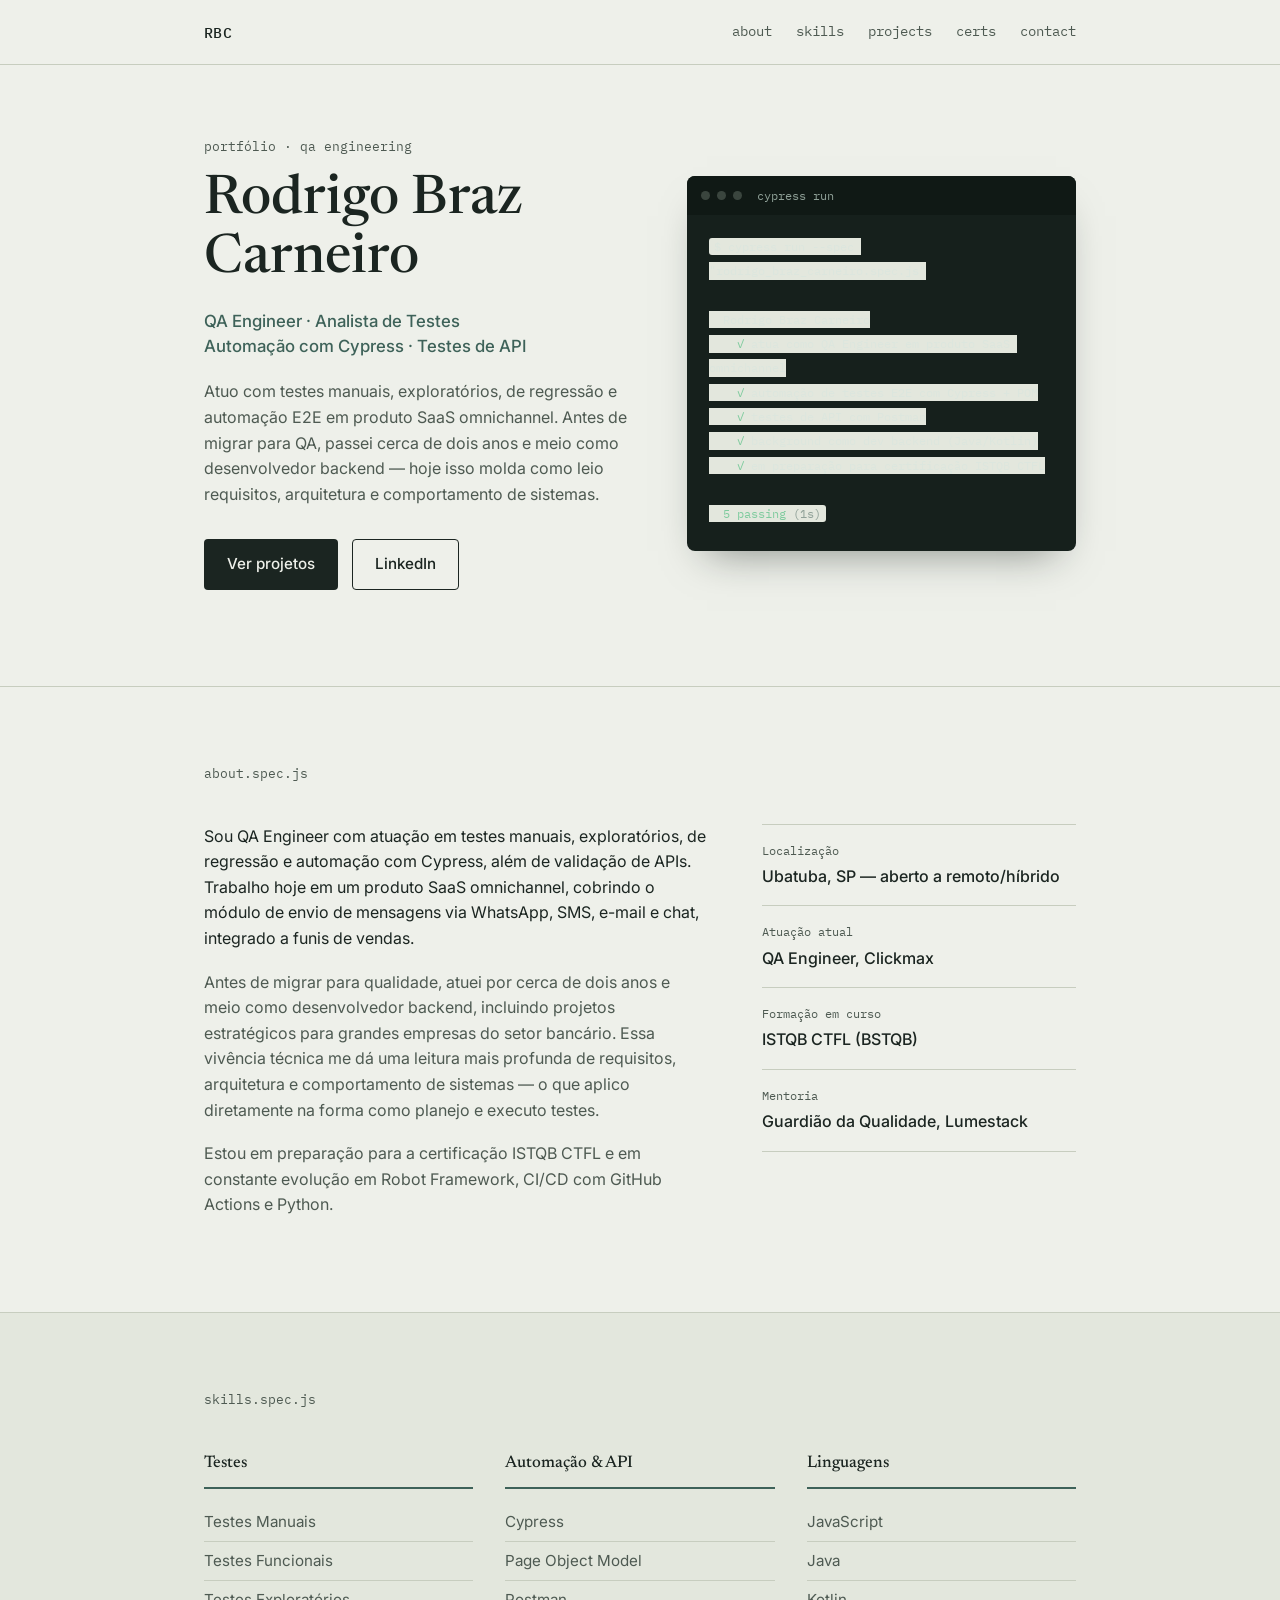
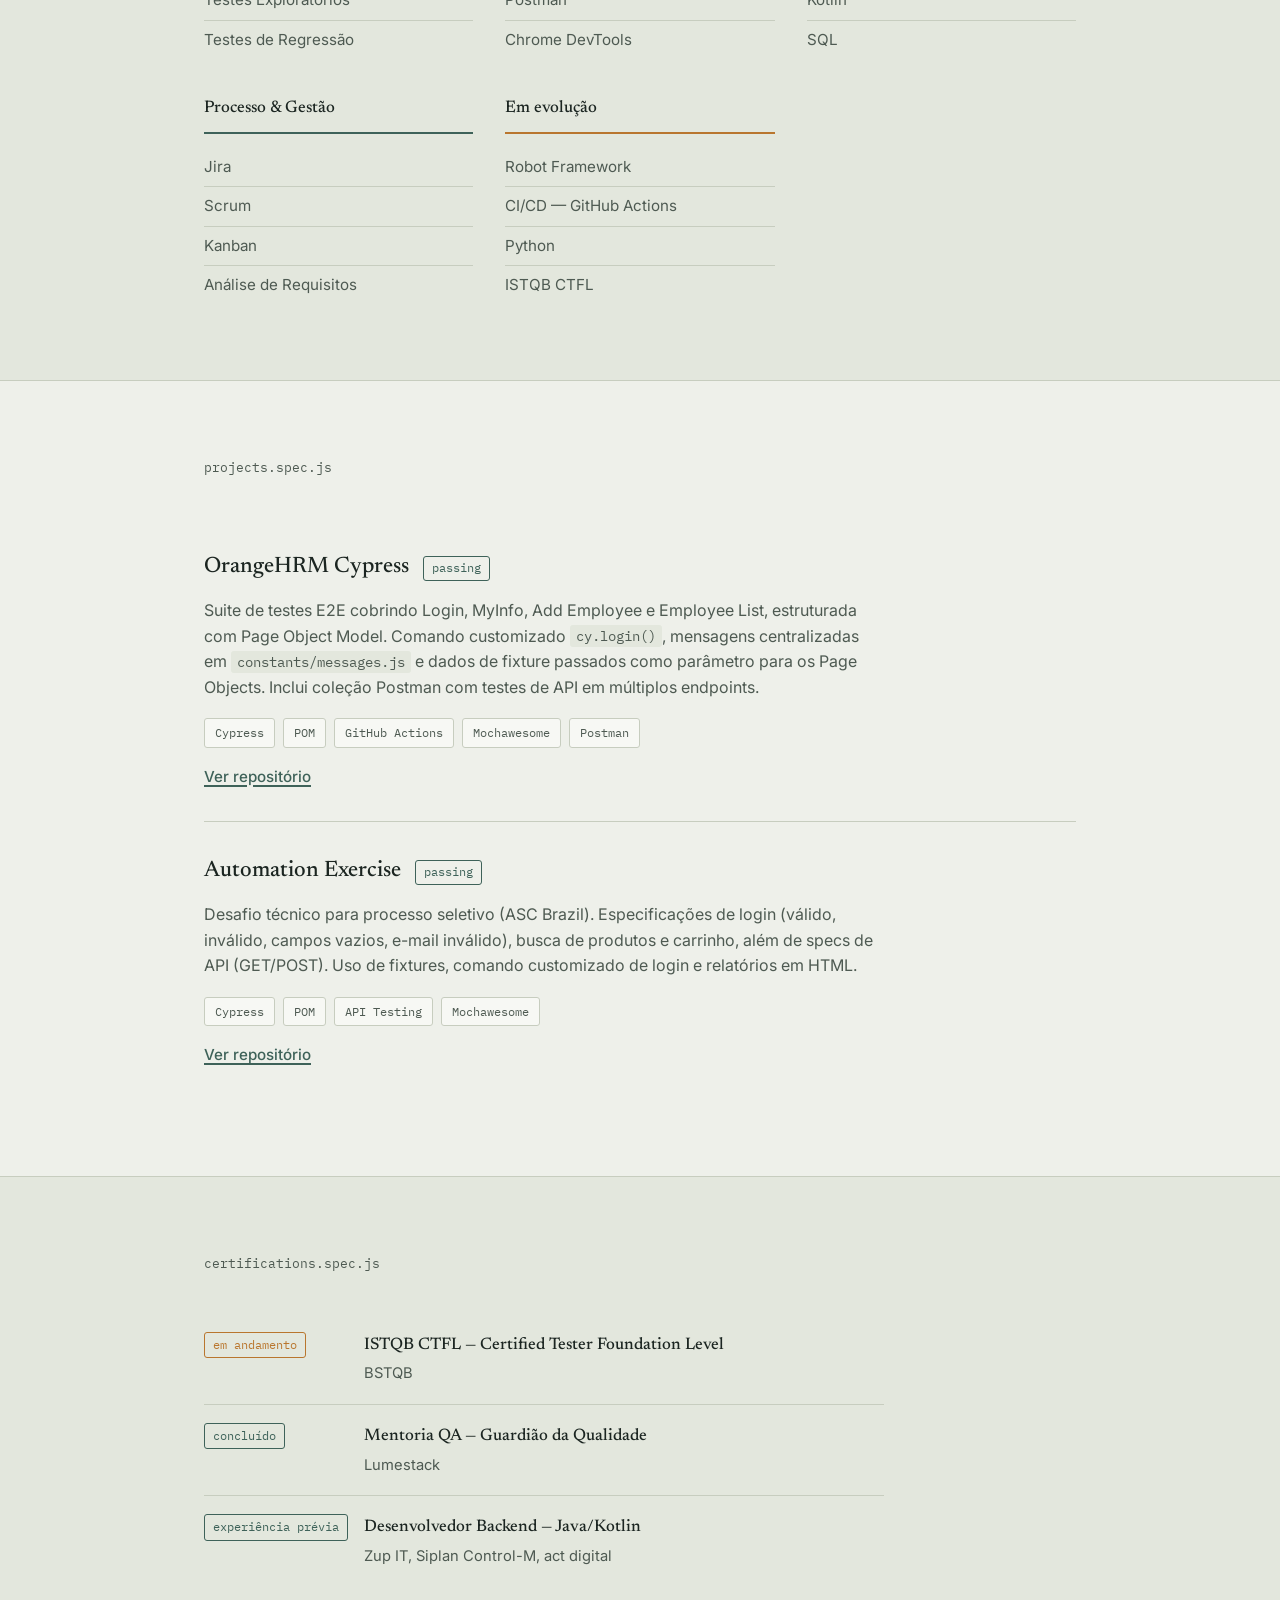
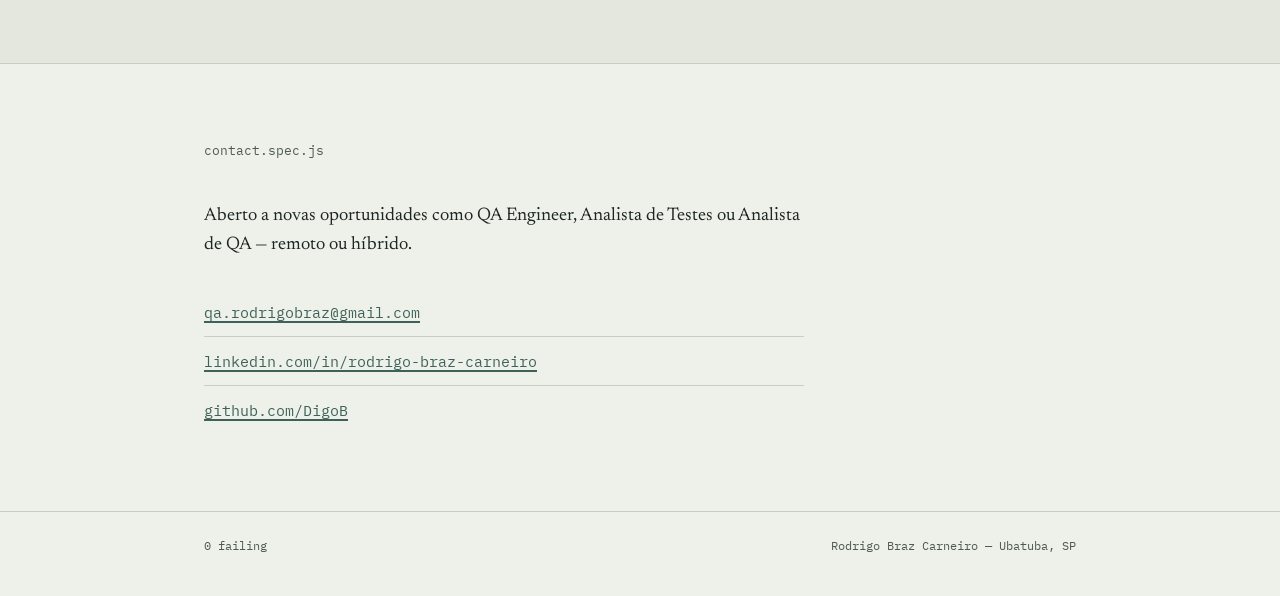
==== index.html @ 8ead3452 "Add files via upload" ====
<!DOCTYPE html>
<html lang="pt-BR">
<head>
<meta charset="UTF-8">
<meta name="viewport" content="width=device-width, initial-scale=1.0">
<title>Rodrigo Braz Carneiro — QA Engineer</title>
<meta name="description" content="Portfólio de Rodrigo Braz Carneiro, QA Engineer especializado em automação de testes com Cypress e testes de API.">
<link rel="preconnect" href="https://fonts.googleapis.com">
<link rel="preconnect" href="https://fonts.gstatic.com" crossorigin>
<link href="https://fonts.googleapis.com/css2?family=Newsreader:ital,opsz,wght@0,6..72,400;0,6..72,500;0,6..72,600;1,6..72,400&family=Inter:wght@400;500;600&family=IBM+Plex+Mono:wght@400;500&display=swap" rel="stylesheet">
<link rel="stylesheet" href="styles.css">
</head>
<body>

<a class="skip-link" href="#conteudo">Pular para o conteúdo</a>

<header class="site-header">
  <div class="wrap header-row">
    <a href="#topo" class="brand">RBC</a>
    <nav class="site-nav" aria-label="Navegação principal">
      <a href="#about">about</a>
      <a href="#skills">skills</a>
      <a href="#projects">projects</a>
      <a href="#certifications">certs</a>
      <a href="#contact">contact</a>
    </nav>
  </div>
</header>

<main id="conteudo">

  <section id="topo" class="hero">
    <div class="wrap hero-grid">
      <div class="hero-copy">
        <p class="eyebrow">portfólio · qa engineering</p>
        <h1>Rodrigo Braz<br>Carneiro</h1>
        <p class="hero-role">QA Engineer · Analista de Testes<br>Automação com Cypress · Testes de API</p>
        <p class="hero-desc">Atuo com testes manuais, exploratórios, de regressão e automação E2E em produto SaaS omnichannel. Antes de migrar para QA, passei cerca de dois anos e meio como desenvolvedor backend — hoje isso molda como leio requisitos, arquitetura e comportamento de sistemas.</p>
        <div class="hero-actions">
          <a class="btn btn-primary" href="#projects">Ver projetos</a>
          <a class="btn btn-ghost" href="https://linkedin.com/in/rodrigo-braz-carneiro" target="_blank" rel="noopener">LinkedIn</a>
        </div>
      </div>

      <div class="terminal" role="img" aria-label="Simulação de execução de testes Cypress listando as principais qualificações de Rodrigo">
        <div class="terminal-bar">
          <span class="dot"></span><span class="dot"></span><span class="dot"></span>
          <span class="terminal-title">cypress run</span>
        </div>
        <pre class="terminal-body"><code>$ cypress run --spec "rodrigo_braz_carneiro.spec.js"

  Rodrigo Braz Carneiro
    <span class="ok">✓</span> atua como QA Engineer em produto SaaS omnichannel
    <span class="ok">✓</span> automação de testes E2E com Cypress + POM
    <span class="ok">✓</span> testes de API com Postman
    <span class="ok">✓</span> background como dev backend (Java/Kotlin)
    <span class="ok">✓</span> em preparação para certificação ISTQB CTFL

  <span class="ok">5 passing</span> <span class="muted">(1s)</span></code></pre>
      </div>
    </div>
  </section>

  <section id="about" class="section">
    <div class="wrap">
      <p class="spec-label">about.spec.js</p>
      <div class="about-grid">
        <div class="about-text">
          <p>Sou QA Engineer com atuação em testes manuais, exploratórios, de regressão e automação com Cypress, além de validação de APIs. Trabalho hoje em um produto SaaS omnichannel, cobrindo o módulo de envio de mensagens via WhatsApp, SMS, e-mail e chat, integrado a funis de vendas.</p>
          <p>Antes de migrar para qualidade, atuei por cerca de dois anos e meio como desenvolvedor backend, incluindo projetos estratégicos para grandes empresas do setor bancário. Essa vivência técnica me dá uma leitura mais profunda de requisitos, arquitetura e comportamento de sistemas — o que aplico diretamente na forma como planejo e executo testes.</p>
          <p>Estou em preparação para a certificação ISTQB CTFL e em constante evolução em Robot Framework, CI/CD com GitHub Actions e Python.</p>
        </div>
        <dl class="facts">
          <div class="fact">
            <dt>Localização</dt>
            <dd>Ubatuba, SP — aberto a remoto/híbrido</dd>
          </div>
          <div class="fact">
            <dt>Atuação atual</dt>
            <dd>QA Engineer, Clickmax</dd>
          </div>
          <div class="fact">
            <dt>Formação em curso</dt>
            <dd>ISTQB CTFL (BSTQB)</dd>
          </div>
          <div class="fact">
            <dt>Mentoria</dt>
            <dd>Guardião da Qualidade, Lumestack</dd>
          </div>
        </dl>
      </div>
    </div>
  </section>

  <section id="skills" class="section section-alt">
    <div class="wrap">
      <p class="spec-label">skills.spec.js</p>
      <div class="coverage">

        <div class="coverage-group">
          <h3>Testes</h3>
          <ul>
            <li>Testes Manuais</li>
            <li>Testes Funcionais</li>
            <li>Testes Exploratórios</li>
            <li>Testes de Regressão</li>
          </ul>
        </div>

        <div class="coverage-group">
          <h3>Automação &amp; API</h3>
          <ul>
            <li>Cypress</li>
            <li>Page Object Model</li>
            <li>Postman</li>
            <li>Chrome DevTools</li>
          </ul>
        </div>

        <div class="coverage-group">
          <h3>Linguagens</h3>
          <ul>
            <li>JavaScript</li>
            <li>Java</li>
            <li>Kotlin</li>
            <li>SQL</li>
          </ul>
        </div>

        <div class="coverage-group">
          <h3>Processo &amp; Gestão</h3>
          <ul>
            <li>Jira</li>
            <li>Scrum</li>
            <li>Kanban</li>
            <li>Análise de Requisitos</li>
          </ul>
        </div>

        <div class="coverage-group coverage-group-progress">
          <h3>Em evolução</h3>
          <ul>
            <li>Robot Framework</li>
            <li>CI/CD — GitHub Actions</li>
            <li>Python</li>
            <li>ISTQB CTFL</li>
          </ul>
        </div>

      </div>
    </div>
  </section>

  <section id="projects" class="section">
    <div class="wrap">
      <p class="spec-label">projects.spec.js</p>

      <article class="project">
        <div class="project-head">
          <h3>OrangeHRM Cypress</h3>
          <span class="status-badge">passing</span>
        </div>
        <p class="project-desc">Suite de testes E2E cobrindo Login, MyInfo, Add Employee e Employee List, estruturada com Page Object Model. Comando customizado <code>cy.login()</code>, mensagens centralizadas em <code>constants/messages.js</code> e dados de fixture passados como parâmetro para os Page Objects. Inclui coleção Postman com testes de API em múltiplos endpoints.</p>
        <ul class="tag-list">
          <li>Cypress</li>
          <li>POM</li>
          <li>GitHub Actions</li>
          <li>Mochawesome</li>
          <li>Postman</li>
        </ul>
        <div class="project-links">
          <a href="https://github.com/DigoB" target="_blank" rel="noopener">Ver repositório</a>
        </div>
      </article>

      <article class="project">
        <div class="project-head">
          <h3>Automation Exercise</h3>
          <span class="status-badge">passing</span>
        </div>
        <p class="project-desc">Desafio técnico para processo seletivo (ASC Brazil). Especificações de login (válido, inválido, campos vazios, e-mail inválido), busca de produtos e carrinho, além de specs de API (GET/POST). Uso de fixtures, comando customizado de login e relatórios em HTML.</p>
        <ul class="tag-list">
          <li>Cypress</li>
          <li>POM</li>
          <li>API Testing</li>
          <li>Mochawesome</li>
        </ul>
        <div class="project-links">
          <a href="https://github.com/DigoB/automation-exercise" target="_blank" rel="noopener">Ver repositório</a>
        </div>
      </article>

    </div>
  </section>

  <section id="certifications" class="section section-alt">
    <div class="wrap">
      <p class="spec-label">certifications.spec.js</p>
      <ul class="timeline">
        <li>
          <span class="timeline-status pending">em andamento</span>
          <div>
            <h4>ISTQB CTFL — Certified Tester Foundation Level</h4>
            <p>BSTQB</p>
          </div>
        </li>
        <li>
          <span class="timeline-status ok">concluído</span>
          <div>
            <h4>Mentoria QA — Guardião da Qualidade</h4>
            <p>Lumestack</p>
          </div>
        </li>
        <li>
          <span class="timeline-status ok">experiência prévia</span>
          <div>
            <h4>Desenvolvedor Backend — Java/Kotlin</h4>
            <p>Zup IT, Siplan Control-M, act digital</p>
          </div>
        </li>
      </ul>
    </div>
  </section>

  <section id="contact" class="section">
    <div class="wrap">
      <p class="spec-label">contact.spec.js</p>
      <div class="contact-grid">
        <p class="contact-lead">Aberto a novas oportunidades como QA Engineer, Analista de Testes ou Analista de QA — remoto ou híbrido.</p>
        <ul class="contact-list">
          <li><a href="mailto:qa.rodrigobraz@gmail.com">qa.rodrigobraz@gmail.com</a></li>
          <li><a href="https://linkedin.com/in/rodrigo-braz-carneiro" target="_blank" rel="noopener">linkedin.com/in/rodrigo-braz-carneiro</a></li>
          <li><a href="https://github.com/DigoB" target="_blank" rel="noopener">github.com/DigoB</a></li>
        </ul>
      </div>
    </div>
  </section>

</main>

<footer class="site-footer">
  <div class="wrap footer-row">
    <span>0 failing</span>
    <span>Rodrigo Braz Carneiro — Ubatuba, SP</span>
  </div>
</footer>

</body>
</html>
---- styles.css ----
/* ===== Tokens ===== */
:root {
  --bg: #EEF0EA;
  --bg-alt: #E3E7DD;
  --surface: #F7F8F4;
  --ink: #1B2521;
  --ink-soft: #4E5A52;
  --line: #C7CDBF;
  --accent: #3E6259;
  --accent-warm: #B9762E;
  --mono-bg: #16201C;
  --mono-text: #DCE6DE;
  --mono-ok: #7FCB9E;
  --mono-dim: #8FA097;

  --font-display: "Newsreader", Georgia, serif;
  --font-body: "Inter", -apple-system, sans-serif;
  --font-mono: "IBM Plex Mono", ui-monospace, monospace;

  --max-w: 920px;
}

* { box-sizing: border-box; }

html { scroll-behavior: smooth; }

@media (prefers-reduced-motion: reduce) {
  html { scroll-behavior: auto; }
  * { animation-duration: 0.01ms !important; transition-duration: 0.01ms !important; }
}

body {
  margin: 0;
  background: var(--bg);
  color: var(--ink);
  font-family: var(--font-body);
  font-size: 16px;
  line-height: 1.6;
}

.wrap {
  max-width: var(--max-w);
  margin: 0 auto;
  padding: 0 24px;
}

.skip-link {
  position: absolute;
  left: -999px;
  top: 0;
  background: var(--ink);
  color: var(--bg);
  padding: 10px 16px;
  z-index: 100;
}
.skip-link:focus {
  left: 16px;
  top: 16px;
}

a {
  color: var(--accent);
  text-decoration-thickness: 1.5px;
  text-underline-offset: 3px;
}
a:hover { color: var(--accent-warm); }
a:focus-visible,
button:focus-visible {
  outline: 2px solid var(--accent-warm);
  outline-offset: 3px;
}

h1, h2, h3, h4 {
  font-family: var(--font-display);
  font-weight: 500;
  color: var(--ink);
  margin: 0;
}

code {
  font-family: var(--font-mono);
  background: var(--bg-alt);
  padding: 0.1em 0.4em;
  border-radius: 3px;
  font-size: 0.9em;
}

/* ===== Header ===== */
.site-header {
  position: sticky;
  top: 0;
  z-index: 10;
  background: rgba(238, 240, 234, 0.92);
  backdrop-filter: blur(6px);
  border-bottom: 1px solid var(--line);
}

.header-row {
  display: flex;
  align-items: center;
  justify-content: space-between;
  height: 64px;
}

.brand {
  font-family: var(--font-mono);
  font-weight: 500;
  font-size: 0.95rem;
  color: var(--ink);
  text-decoration: none;
  letter-spacing: 0.02em;
}

.site-nav {
  display: flex;
  gap: 24px;
  font-family: var(--font-mono);
  font-size: 0.85rem;
}

.site-nav a {
  color: var(--ink-soft);
  text-decoration: none;
}
.site-nav a:hover { color: var(--accent); }

/* ===== Hero ===== */
.hero {
  padding: 72px 0 96px;
}

.hero-grid {
  display: grid;
  grid-template-columns: 1.1fr 1fr;
  gap: 56px;
  align-items: center;
}

.eyebrow {
  font-family: var(--font-mono);
  font-size: 0.8rem;
  color: var(--ink-soft);
  margin: 0 0 14px;
}

.hero-copy h1 {
  font-size: clamp(2.4rem, 5vw, 3.4rem);
  line-height: 1.08;
  margin-bottom: 20px;
}

.hero-role {
  font-size: 1.05rem;
  color: var(--accent);
  font-weight: 500;
  margin: 0 0 20px;
  line-height: 1.5;
}

.hero-desc {
  max-width: 52ch;
  color: var(--ink-soft);
  margin: 0 0 32px;
}

.hero-actions {
  display: flex;
  gap: 14px;
  flex-wrap: wrap;
}

.btn {
  display: inline-block;
  padding: 12px 22px;
  font-family: var(--font-body);
  font-weight: 500;
  font-size: 0.95rem;
  text-decoration: none;
  border-radius: 4px;
  border: 1px solid transparent;
}
.btn-primary {
  background: var(--ink);
  color: var(--bg);
}
.btn-primary:hover {
  background: var(--accent);
  color: var(--bg);
}
.btn-ghost {
  border-color: var(--ink);
  color: var(--ink);
}
.btn-ghost:hover {
  border-color: var(--accent-warm);
  color: var(--accent-warm);
}

/* Terminal */
.terminal {
  background: var(--mono-bg);
  border-radius: 8px;
  overflow: hidden;
  box-shadow: 0 20px 40px -20px rgba(22, 32, 28, 0.5);
}

.terminal-bar {
  display: flex;
  align-items: center;
  gap: 7px;
  padding: 10px 14px;
  background: #101915;
}

.dot {
  width: 9px;
  height: 9px;
  border-radius: 50%;
  background: #3A453E;
  display: inline-block;
}

.terminal-title {
  margin-left: 8px;
  font-family: var(--font-mono);
  font-size: 0.75rem;
  color: var(--mono-dim);
}

.terminal-body {
  margin: 0;
  padding: 20px 22px 24px;
  font-family: var(--font-mono);
  font-size: 0.82rem;
  line-height: 1.85;
  color: var(--mono-text);
  overflow-x: auto;
  white-space: pre-wrap;
}

.terminal-body .ok { color: var(--mono-ok); }
.terminal-body .muted { color: var(--mono-dim); }

/* ===== Sections ===== */
.section {
  padding: 76px 0;
  border-top: 1px solid var(--line);
}

.section-alt {
  background: var(--bg-alt);
}

.spec-label {
  font-family: var(--font-mono);
  font-size: 0.82rem;
  color: var(--ink-soft);
  margin: 0 0 40px;
}

/* About */
.about-grid {
  display: grid;
  grid-template-columns: 1.6fr 1fr;
  gap: 56px;
}

.about-text p {
  max-width: 62ch;
  margin: 0 0 18px;
  color: var(--ink-soft);
}
.about-text p:first-child { color: var(--ink); }

.facts {
  margin: 0;
  border-top: 1px solid var(--line);
}

.fact {
  padding: 16px 0;
  border-bottom: 1px solid var(--line);
}

.fact dt {
  font-family: var(--font-mono);
  font-size: 0.75rem;
  color: var(--ink-soft);
  margin-bottom: 4px;
}

.fact dd {
  margin: 0;
  font-weight: 500;
}

/* Skills / coverage */
.coverage {
  display: grid;
  grid-template-columns: repeat(3, 1fr);
  gap: 36px 32px;
}

.coverage-group h3 {
  font-size: 1.05rem;
  margin-bottom: 14px;
  padding-bottom: 10px;
  border-bottom: 2px solid var(--accent);
}

.coverage-group-progress h3 {
  border-bottom-color: var(--accent-warm);
}

.coverage-group ul {
  list-style: none;
  margin: 0;
  padding: 0;
}

.coverage-group li {
  padding: 7px 0;
  color: var(--ink-soft);
  border-bottom: 1px solid var(--line);
  font-size: 0.95rem;
}
.coverage-group li:last-child { border-bottom: none; }

/* Projects */
.project {
  padding: 32px 0;
  border-bottom: 1px solid var(--line);
}
.project:last-child { border-bottom: none; }

.project-head {
  display: flex;
  align-items: baseline;
  gap: 14px;
  margin-bottom: 12px;
}

.project-head h3 {
  font-size: 1.4rem;
}

.status-badge {
  font-family: var(--font-mono);
  font-size: 0.72rem;
  color: var(--accent);
  border: 1px solid var(--accent);
  border-radius: 3px;
  padding: 2px 8px;
}

.project-desc {
  max-width: 68ch;
  color: var(--ink-soft);
  margin: 0 0 18px;
}

.tag-list {
  list-style: none;
  display: flex;
  flex-wrap: wrap;
  gap: 8px;
  padding: 0;
  margin: 0 0 16px;
  font-family: var(--font-mono);
  font-size: 0.75rem;
}

.tag-list li {
  background: var(--surface);
  border: 1px solid var(--line);
  padding: 4px 10px;
  border-radius: 3px;
  color: var(--ink-soft);
}

.project-links a {
  font-weight: 500;
  font-size: 0.95rem;
}

/* Certifications timeline */
.timeline {
  list-style: none;
  margin: 0;
  padding: 0;
  max-width: 68ch;
}

.timeline li {
  display: grid;
  grid-template-columns: 140px 1fr;
  gap: 20px;
  padding: 18px 0;
  border-bottom: 1px solid var(--line);
  align-items: start;
}
.timeline li:last-child { border-bottom: none; }

.timeline-status {
  font-family: var(--font-mono);
  font-size: 0.72rem;
  padding: 3px 8px;
  border-radius: 3px;
  white-space: nowrap;
  justify-self: start;
}
.timeline-status.ok {
  color: var(--accent);
  border: 1px solid var(--accent);
}
.timeline-status.pending {
  color: var(--accent-warm);
  border: 1px solid var(--accent-warm);
}

.timeline h4 {
  font-size: 1.05rem;
  margin-bottom: 4px;
}
.timeline p {
  margin: 0;
  color: var(--ink-soft);
  font-size: 0.92rem;
}

/* Contact */
.contact-grid {
  max-width: 60ch;
}

.contact-lead {
  font-size: 1.15rem;
  font-family: var(--font-display);
  margin: 0 0 28px;
  color: var(--ink);
}

.contact-list {
  list-style: none;
  padding: 0;
  margin: 0;
  font-family: var(--font-mono);
  font-size: 0.95rem;
}

.contact-list li {
  padding: 12px 0;
  border-bottom: 1px solid var(--line);
}
.contact-list li:last-child { border-bottom: none; }

/* Footer */
.site-footer {
  border-top: 1px solid var(--line);
  padding: 24px 0 40px;
}

.footer-row {
  display: flex;
  justify-content: space-between;
  font-family: var(--font-mono);
  font-size: 0.78rem;
  color: var(--ink-soft);
}

/* ===== Responsive ===== */
@media (max-width: 760px) {
  .hero-grid {
    grid-template-columns: 1fr;
    gap: 40px;
  }
  .about-grid {
    grid-template-columns: 1fr;
    gap: 32px;
  }
  .coverage {
    grid-template-columns: 1fr 1fr;
  }
  .timeline li {
    grid-template-columns: 1fr;
    gap: 8px;
  }
  .site-nav {
    gap: 14px;
    font-size: 0.78rem;
  }
}

@media (max-width: 480px) {
  .coverage {
    grid-template-columns: 1fr;
  }
  .header-row {
    flex-wrap: wrap;
    height: auto;
    padding: 12px 0;
    gap: 10px;
  }
}
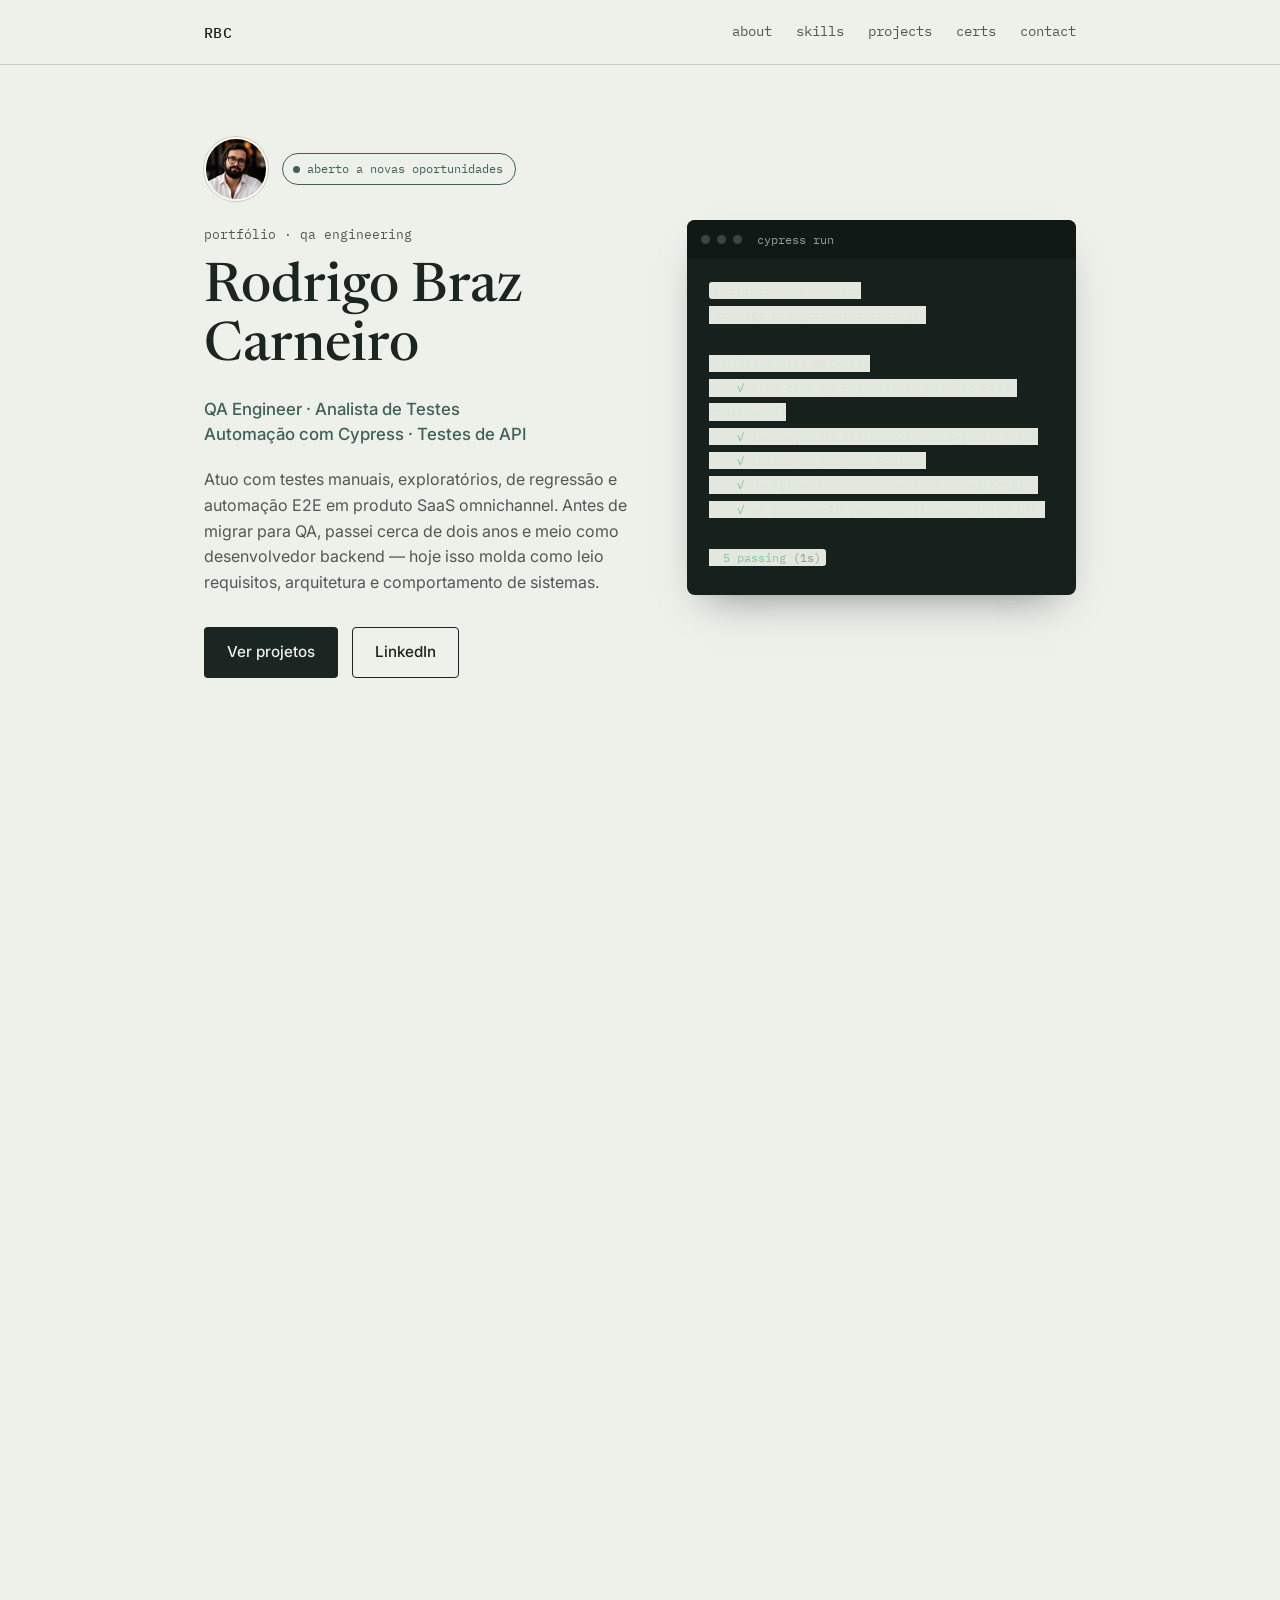
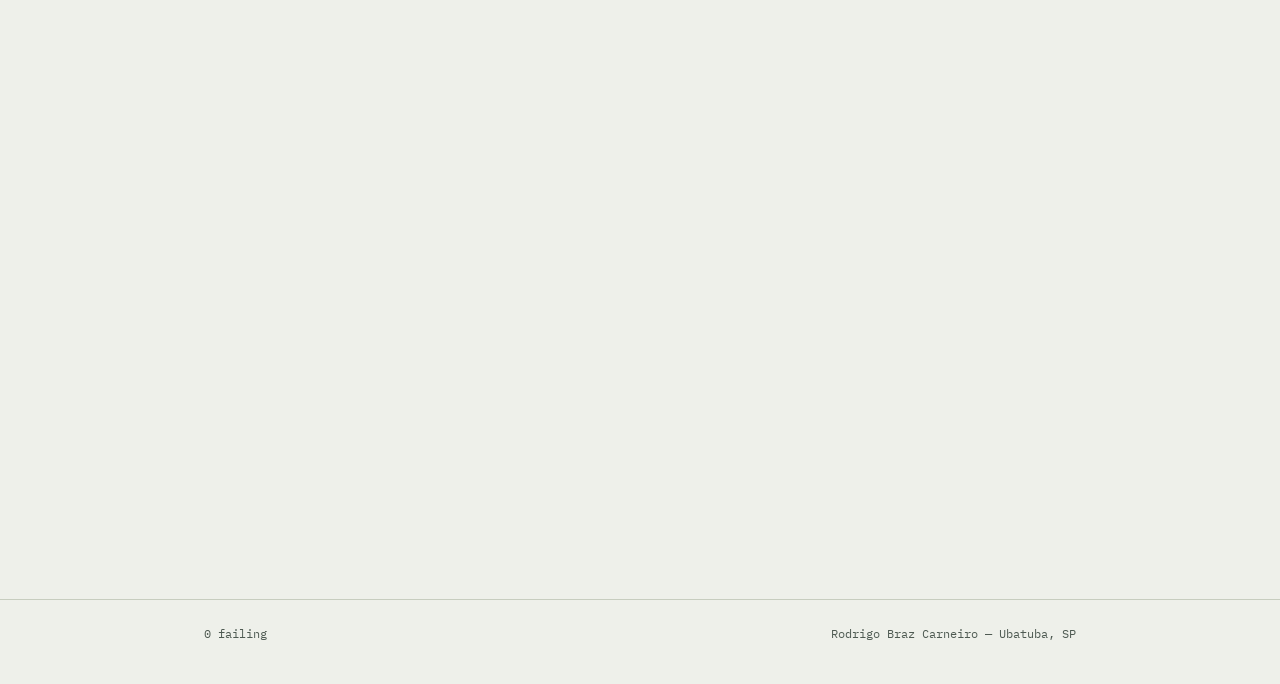
==== commit ce8ce681: "Add files via upload" ====
--- a/index.html
+++ b/index.html
@@ -3,6 +3,7 @@
 <head>
 <meta charset="UTF-8">
 <meta name="viewport" content="width=device-width, initial-scale=1.0">
+<meta name="color-scheme" content="only light">
 <title>Rodrigo Braz Carneiro — QA Engineer</title>
 <meta name="description" content="Portfólio de Rodrigo Braz Carneiro, QA Engineer especializado em automação de testes com Cypress e testes de API.">
 <link rel="preconnect" href="https://fonts.googleapis.com">
@@ -32,6 +33,10 @@
   <section id="topo" class="hero">
     <div class="wrap hero-grid">
       <div class="hero-copy">
+        <div class="hero-photo">
+          <img src="img/rodrigo.jpg" alt="Foto de Rodrigo Braz Carneiro" width="64" height="64">
+          <span class="status-pill"><span class="status-dot"></span>aberto a novas oportunidades</span>
+        </div>
         <p class="eyebrow">portfólio · qa engineering</p>
         <h1>Rodrigo Braz<br>Carneiro</h1>
         <p class="hero-role">QA Engineer · Analista de Testes<br>Automação com Cypress · Testes de API</p>
@@ -61,7 +66,7 @@
     </div>
   </section>
 
-  <section id="about" class="section">
+  <section id="about" class="section reveal">
     <div class="wrap">
       <p class="spec-label">about.spec.js</p>
       <div class="about-grid">
@@ -92,7 +97,7 @@
     </div>
   </section>
 
-  <section id="skills" class="section section-alt">
+  <section id="skills" class="section section-alt reveal">
     <div class="wrap">
       <p class="spec-label">skills.spec.js</p>
       <div class="coverage">
@@ -151,7 +156,7 @@
     </div>
   </section>
 
-  <section id="projects" class="section">
+  <section id="projects" class="section reveal">
     <div class="wrap">
       <p class="spec-label">projects.spec.js</p>
 
@@ -193,7 +198,7 @@
     </div>
   </section>
 
-  <section id="certifications" class="section section-alt">
+  <section id="certifications" class="section section-alt reveal">
     <div class="wrap">
       <p class="spec-label">certifications.spec.js</p>
       <ul class="timeline">
@@ -222,7 +227,7 @@
     </div>
   </section>
 
-  <section id="contact" class="section">
+  <section id="contact" class="section reveal">
     <div class="wrap">
       <p class="spec-label">contact.spec.js</p>
       <div class="contact-grid">
@@ -245,5 +250,7 @@
   </div>
 </footer>
 
+
+<script src="script.js"></script>
 </body>
 </html>
--- a/styles.css
+++ b/styles.css
@@ -1,5 +1,7 @@
 /* ===== Tokens ===== */
 :root {
+  color-scheme: only light;
+
   --bg: #EEF0EA;
   --bg-alt: #E3E7DD;
   --surface: #F7F8F4;
@@ -91,6 +93,7 @@
   top: 0;
   z-index: 10;
   background: rgba(238, 240, 234, 0.92);
+  -webkit-backdrop-filter: blur(6px);
   backdrop-filter: blur(6px);
   border-bottom: 1px solid var(--line);
 }
@@ -134,6 +137,43 @@
   grid-template-columns: 1.1fr 1fr;
   gap: 56px;
   align-items: center;
+}
+
+.hero-photo {
+  display: flex;
+  align-items: center;
+  flex-wrap: wrap;
+  gap: 14px;
+  margin-bottom: 24px;
+}
+
+.hero-photo img {
+  width: 64px;
+  height: 64px;
+  border-radius: 50%;
+  object-fit: cover;
+  border: 2px solid var(--surface);
+  box-shadow: 0 0 0 1px var(--line);
+}
+
+.status-pill {
+  display: inline-flex;
+  align-items: center;
+  gap: 7px;
+  font-family: var(--font-mono);
+  font-size: 0.75rem;
+  color: var(--accent);
+  border: 1px solid var(--accent);
+  border-radius: 100px;
+  padding: 5px 12px 5px 10px;
+}
+
+.status-dot {
+  width: 7px;
+  height: 7px;
+  border-radius: 50%;
+  background: var(--accent);
+  flex-shrink: 0;
 }
 
 .eyebrow {
@@ -245,6 +285,7 @@
 .section {
   padding: 76px 0;
   border-top: 1px solid var(--line);
+  scroll-margin-top: 64px;
 }
 
 .section-alt {
@@ -336,7 +377,8 @@
 .project-head {
   display: flex;
   align-items: baseline;
-  gap: 14px;
+  flex-wrap: wrap;
+  gap: 10px 14px;
   margin-bottom: 12px;
 }
 
@@ -462,6 +504,8 @@
 
 .footer-row {
   display: flex;
+  flex-wrap: wrap;
+  gap: 6px 16px;
   justify-content: space-between;
   font-family: var(--font-mono);
   font-size: 0.78rem;
@@ -486,19 +530,70 @@
     gap: 8px;
   }
   .site-nav {
-    gap: 14px;
+    gap: 12px 16px;
     font-size: 0.78rem;
   }
 }
 
-@media (max-width: 480px) {
-  .coverage {
-    grid-template-columns: 1fr;
-  }
+@media (max-width: 600px) {
   .header-row {
     flex-wrap: wrap;
     height: auto;
-    padding: 12px 0;
-    gap: 10px;
-  }
-}
+    padding: 14px 0;
+    gap: 10px 0;
+  }
+  .site-nav {
+    width: 100%;
+    flex-wrap: wrap;
+    row-gap: 8px;
+  }
+}
+
+@media (max-width: 480px) {
+  .wrap {
+    padding: 0 18px;
+  }
+  .coverage {
+    grid-template-columns: 1fr;
+  }
+  .hero {
+    padding: 48px 0 64px;
+  }
+  .hero-copy h1 {
+    font-size: 2.1rem;
+  }
+  .hero-photo img {
+    width: 56px;
+    height: 56px;
+  }
+  .status-pill {
+    font-size: 0.7rem;
+  }
+  .terminal-body {
+    font-size: 0.74rem;
+    padding: 16px 16px 20px;
+  }
+  .section {
+    padding: 56px 0;
+  }
+}
+
+/* ===== Scroll reveal ===== */
+.reveal {
+  opacity: 0;
+  transform: translateY(16px);
+  transition: opacity 0.6s ease, transform 0.6s ease;
+}
+
+.reveal-visible {
+  opacity: 1;
+  transform: translateY(0);
+}
+
+@media (prefers-reduced-motion: reduce) {
+  .reveal {
+    opacity: 1;
+    transform: none;
+    transition: none;
+  }
+}
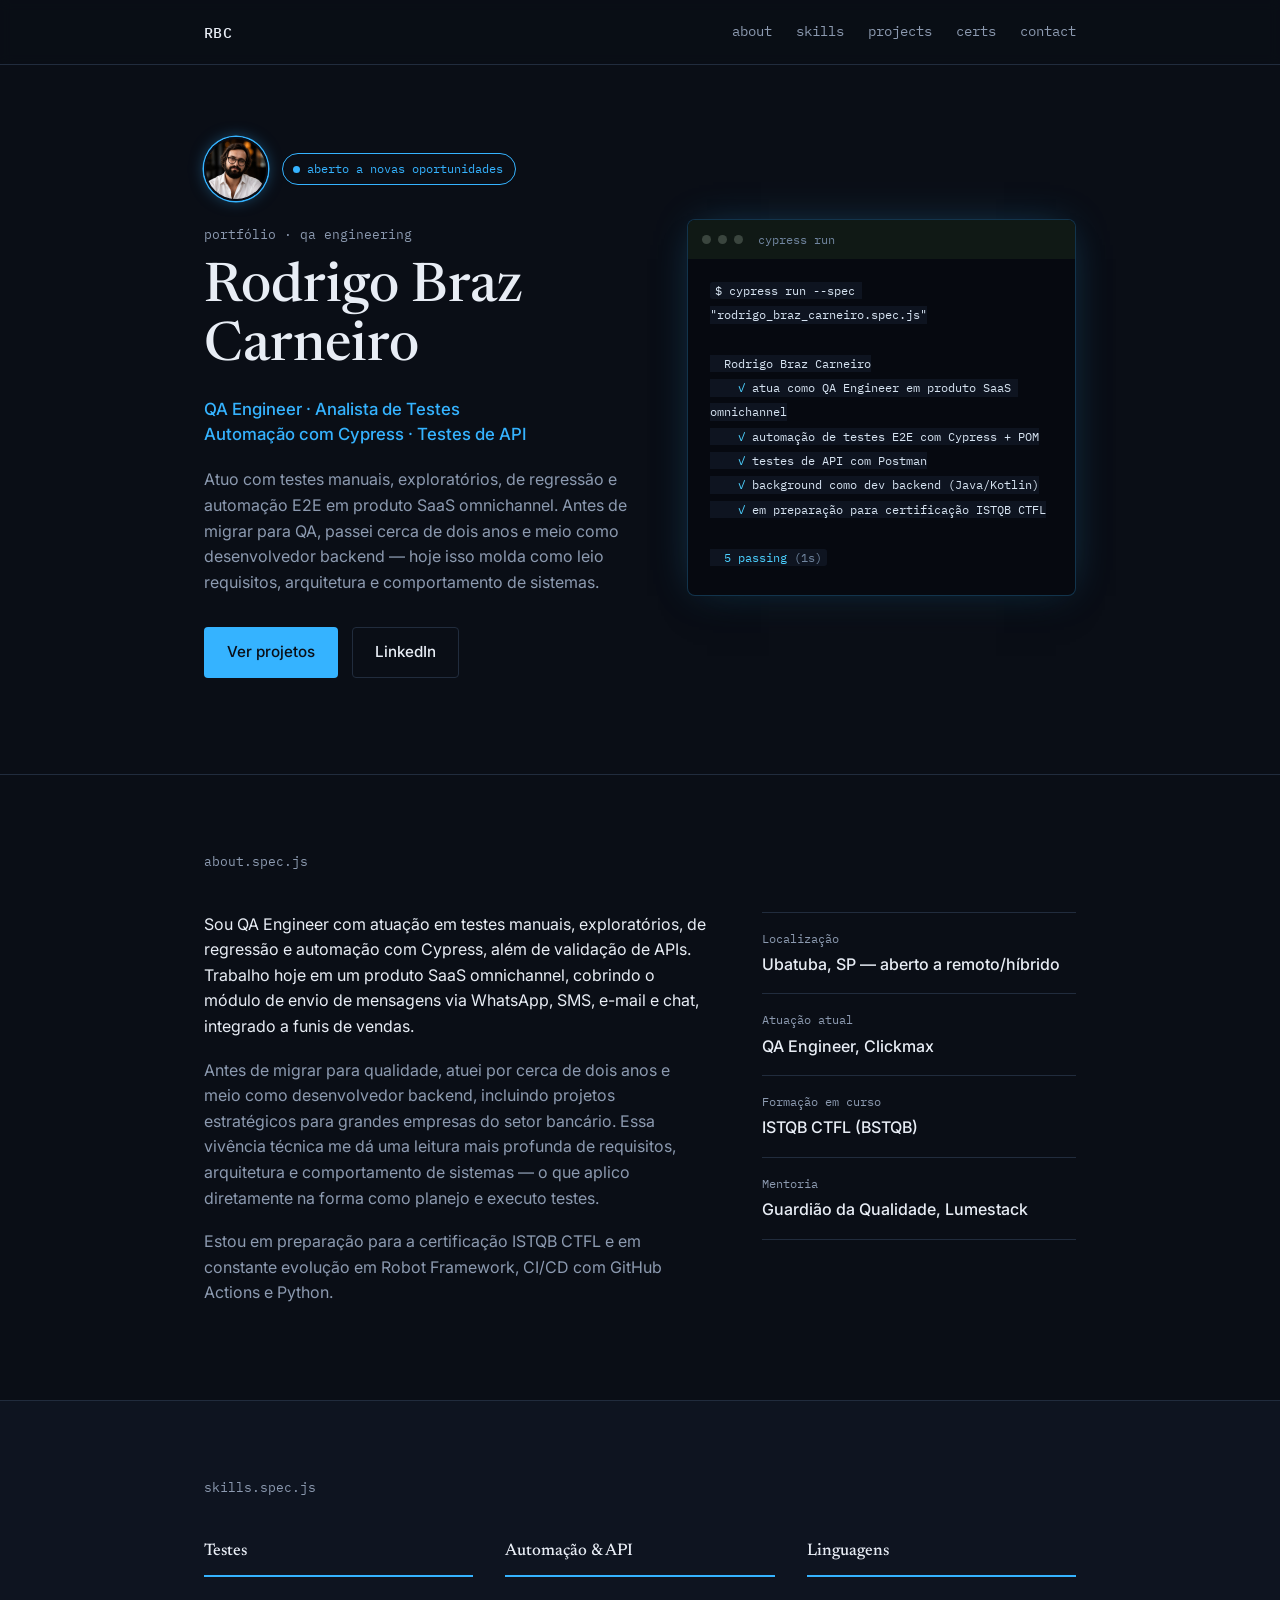
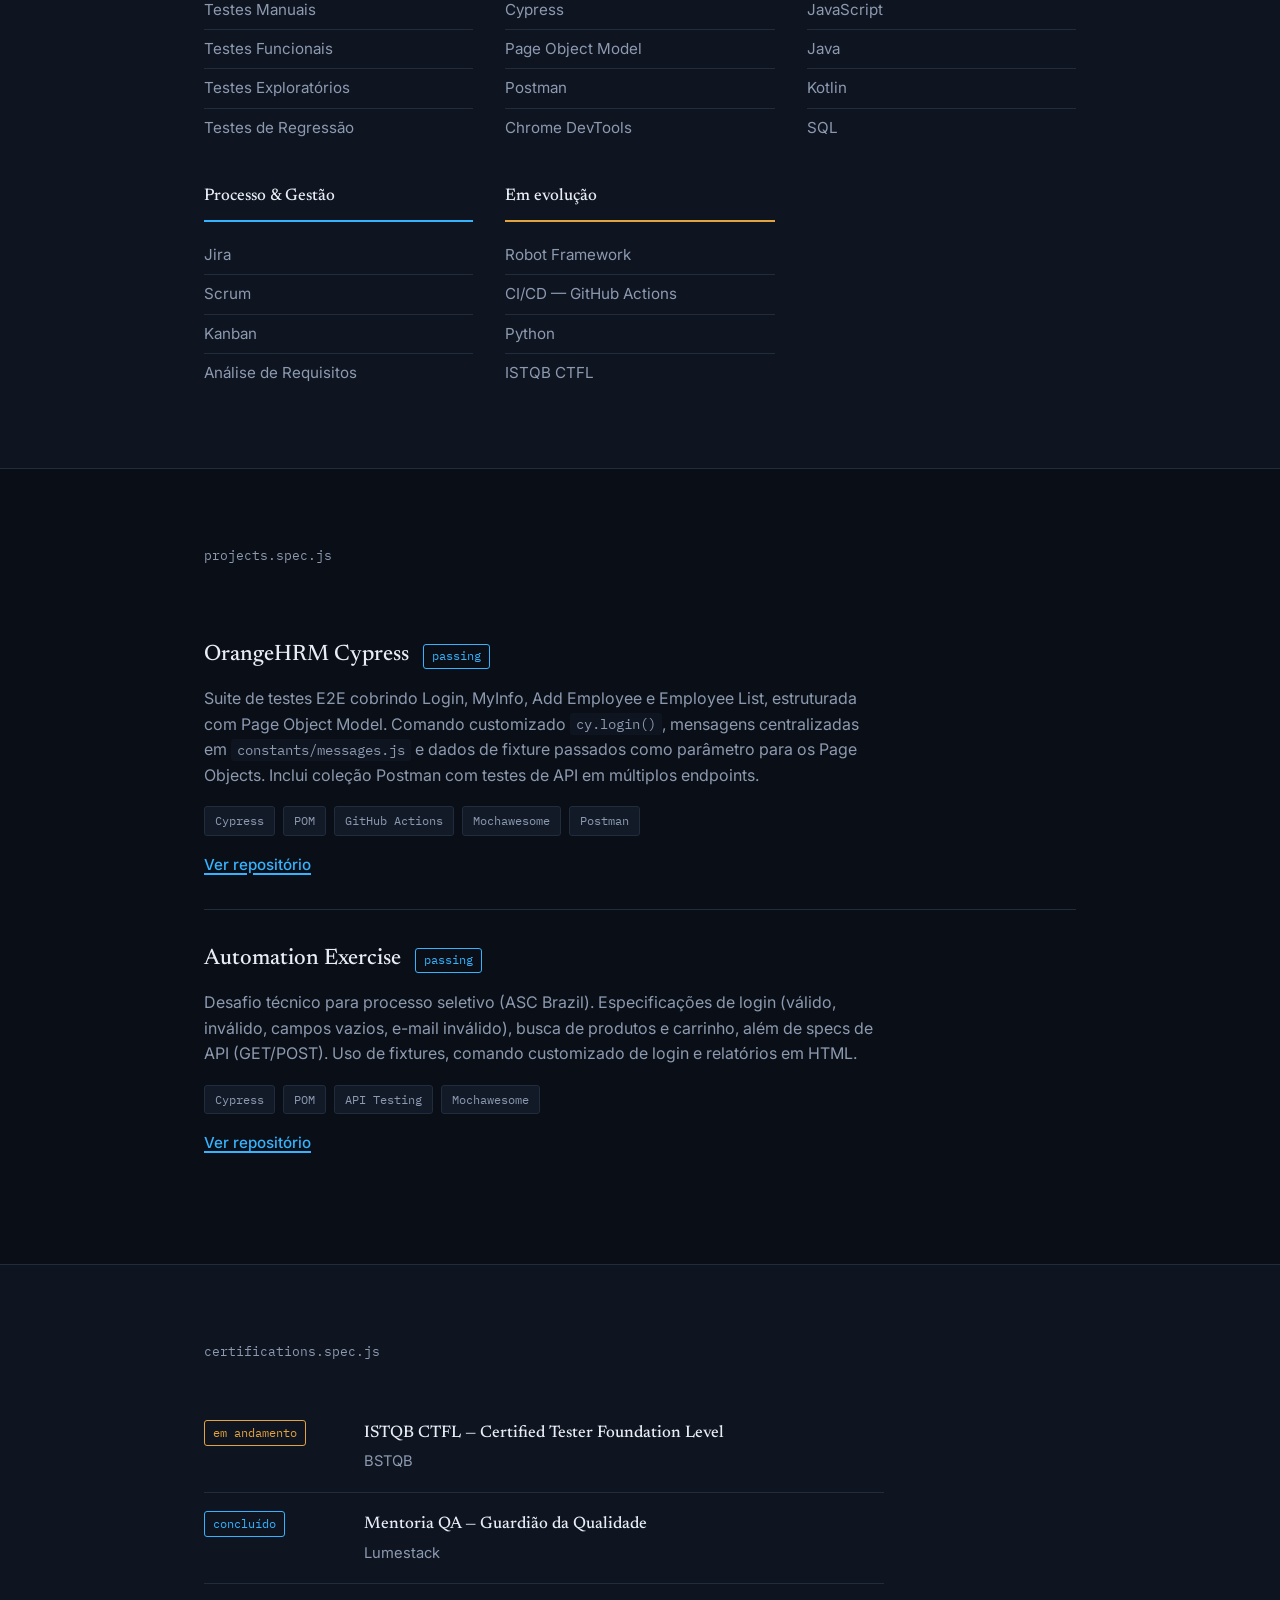
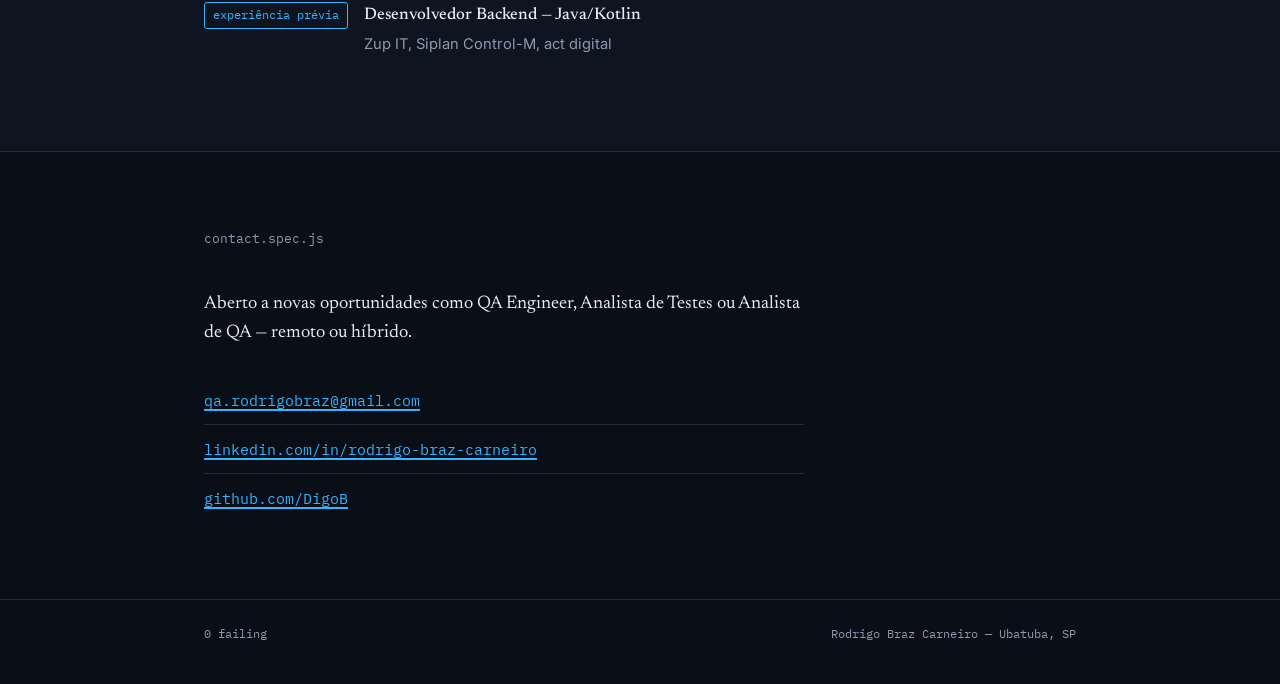
==== commit 7f4f80cc: "Add files via upload" ====
--- a/index.html
+++ b/index.html
@@ -3,7 +3,7 @@
 <head>
 <meta charset="UTF-8">
 <meta name="viewport" content="width=device-width, initial-scale=1.0">
-<meta name="color-scheme" content="only light">
+<meta name="color-scheme" content="dark">
 <title>Rodrigo Braz Carneiro — QA Engineer</title>
 <meta name="description" content="Portfólio de Rodrigo Braz Carneiro, QA Engineer especializado em automação de testes com Cypress e testes de API.">
 <link rel="preconnect" href="https://fonts.googleapis.com">
--- a/styles.css
+++ b/styles.css
@@ -1,19 +1,19 @@
 /* ===== Tokens ===== */
 :root {
-  color-scheme: only light;
-
-  --bg: #EEF0EA;
-  --bg-alt: #E3E7DD;
-  --surface: #F7F8F4;
-  --ink: #1B2521;
-  --ink-soft: #4E5A52;
-  --line: #C7CDBF;
-  --accent: #3E6259;
-  --accent-warm: #B9762E;
-  --mono-bg: #16201C;
-  --mono-text: #DCE6DE;
-  --mono-ok: #7FCB9E;
-  --mono-dim: #8FA097;
+  color-scheme: dark;
+
+  --bg: #0A0E16;
+  --bg-alt: #0E1420;
+  --surface: #121A28;
+  --ink: #E8EDF5;
+  --ink-soft: #8C9AB0;
+  --line: #212C3D;
+  --accent: #35B3FF;
+  --accent-warm: #E3A33E;
+  --mono-bg: #060910;
+  --mono-text: #D7E4F2;
+  --mono-ok: #4CD1FF;
+  --mono-dim: #7186A0;
 
   --font-display: "Newsreader", Georgia, serif;
   --font-body: "Inter", -apple-system, sans-serif;
@@ -50,7 +50,7 @@
   position: absolute;
   left: -999px;
   top: 0;
-  background: var(--ink);
+  background: var(--accent);
   color: var(--bg);
   padding: 10px 16px;
   z-index: 100;
@@ -92,7 +92,7 @@
   position: sticky;
   top: 0;
   z-index: 10;
-  background: rgba(238, 240, 234, 0.92);
+  background: rgba(10, 14, 22, 0.86);
   -webkit-backdrop-filter: blur(6px);
   backdrop-filter: blur(6px);
   border-bottom: 1px solid var(--line);
@@ -152,8 +152,8 @@
   height: 64px;
   border-radius: 50%;
   object-fit: cover;
-  border: 2px solid var(--surface);
-  box-shadow: 0 0 0 1px var(--line);
+  border: 2px solid var(--bg);
+  box-shadow: 0 0 0 1.5px var(--accent), 0 0 16px -2px rgba(53, 179, 255, 0.5);
 }
 
 .status-pill {
@@ -218,22 +218,23 @@
   text-decoration: none;
   border-radius: 4px;
   border: 1px solid transparent;
+  transition: box-shadow 0.2s ease, border-color 0.2s ease, background 0.2s ease;
 }
 .btn-primary {
-  background: var(--ink);
-  color: var(--bg);
-}
-.btn-primary:hover {
   background: var(--accent);
   color: var(--bg);
 }
+.btn-primary:hover {
+  box-shadow: 0 0 24px -4px rgba(53, 179, 255, 0.6);
+}
 .btn-ghost {
-  border-color: var(--ink);
+  border-color: var(--line);
   color: var(--ink);
 }
 .btn-ghost:hover {
-  border-color: var(--accent-warm);
-  color: var(--accent-warm);
+  border-color: var(--accent);
+  color: var(--accent);
+  box-shadow: 0 0 18px -6px rgba(53, 179, 255, 0.45);
 }
 
 /* Terminal */
@@ -241,7 +242,8 @@
   background: var(--mono-bg);
   border-radius: 8px;
   overflow: hidden;
-  box-shadow: 0 20px 40px -20px rgba(22, 32, 28, 0.5);
+  border: 1px solid rgba(53, 179, 255, 0.25);
+  box-shadow: 0 0 40px -12px rgba(53, 179, 255, 0.35), 0 20px 40px -20px rgba(0, 0, 0, 0.6);
 }
 
 .terminal-bar {
@@ -578,20 +580,24 @@
   }
 }
 
-/* ===== Scroll reveal ===== */
-.reveal {
+/* ===== Scroll reveal =====
+   Safety-first: sections are visible by default. The hidden/animated
+   state only applies once JS confirms it's running (adds .js-ready to
+   <html>). If script.js fails to load for any reason, content simply
+   stays visible instead of disappearing forever. */
+.js-ready .reveal {
   opacity: 0;
   transform: translateY(16px);
   transition: opacity 0.6s ease, transform 0.6s ease;
 }
 
-.reveal-visible {
+.js-ready .reveal.reveal-visible {
   opacity: 1;
   transform: translateY(0);
 }
 
 @media (prefers-reduced-motion: reduce) {
-  .reveal {
+  .js-ready .reveal {
     opacity: 1;
     transform: none;
     transition: none;
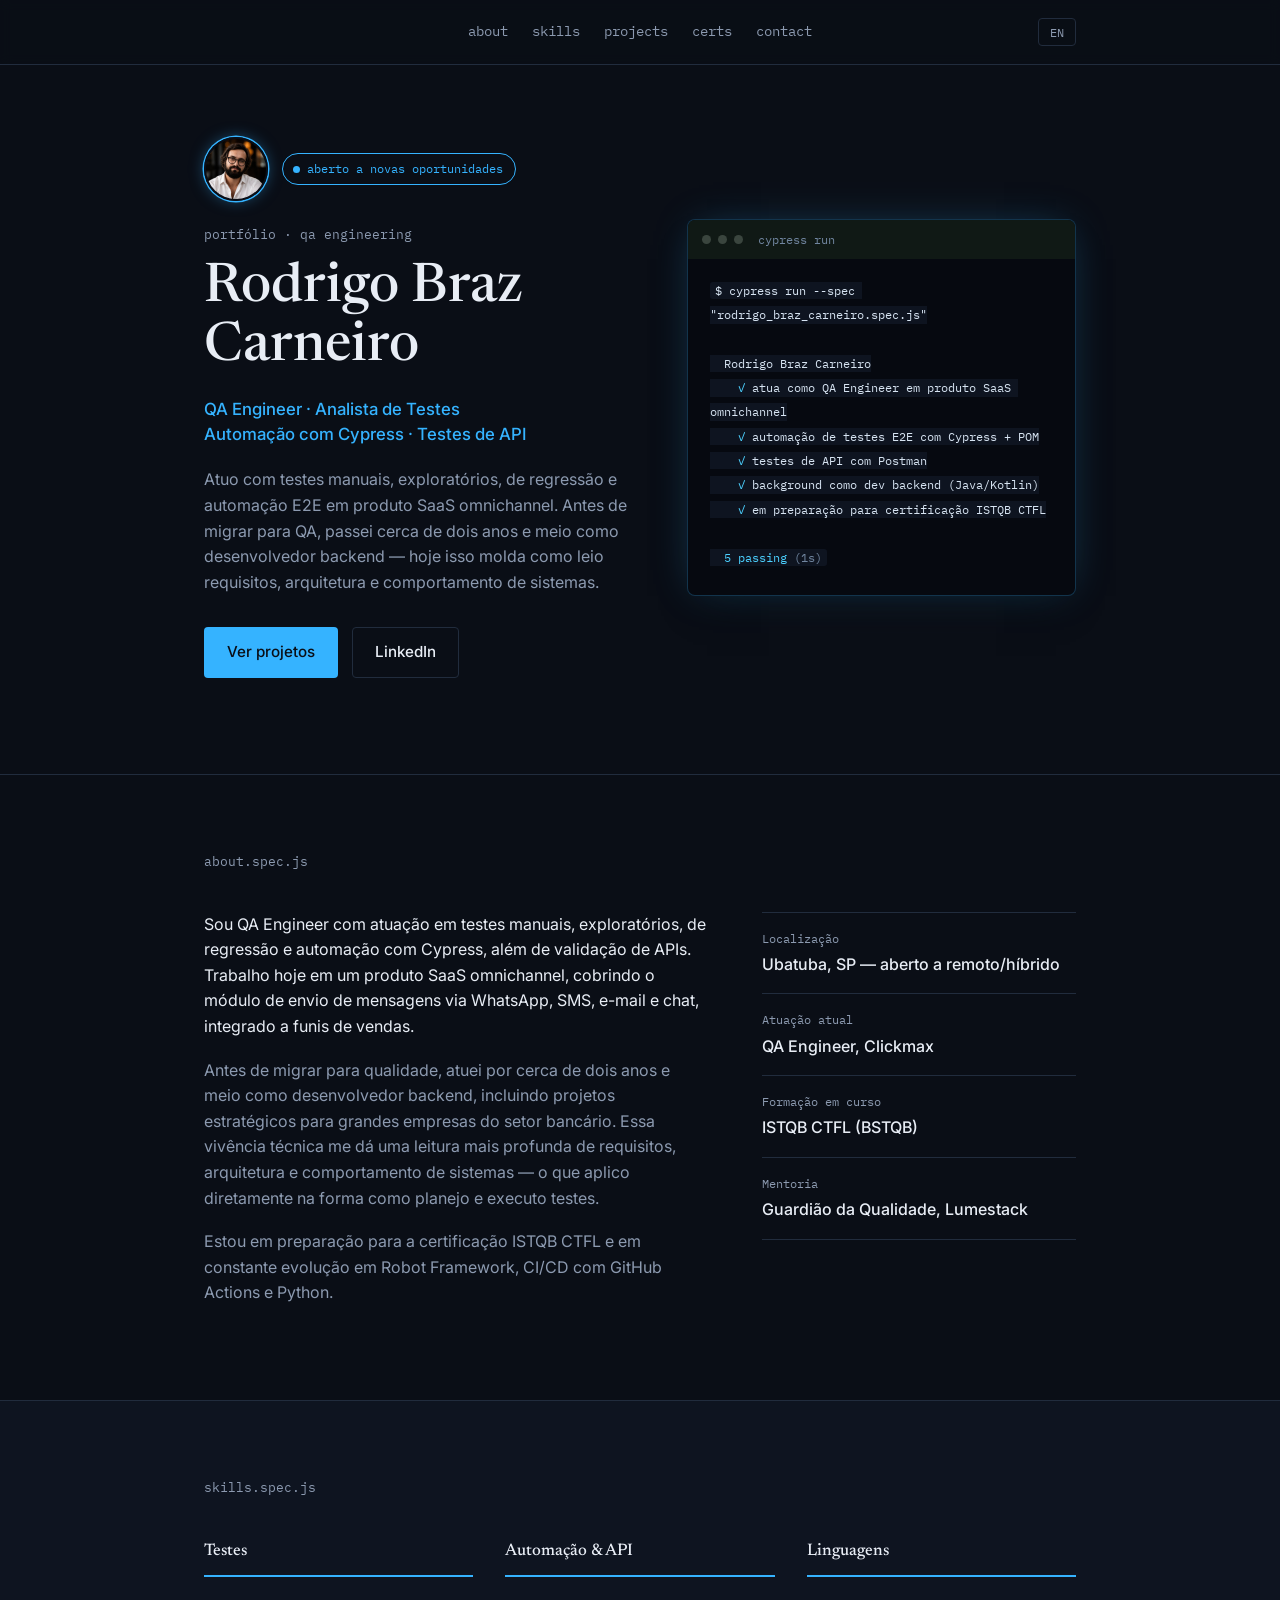
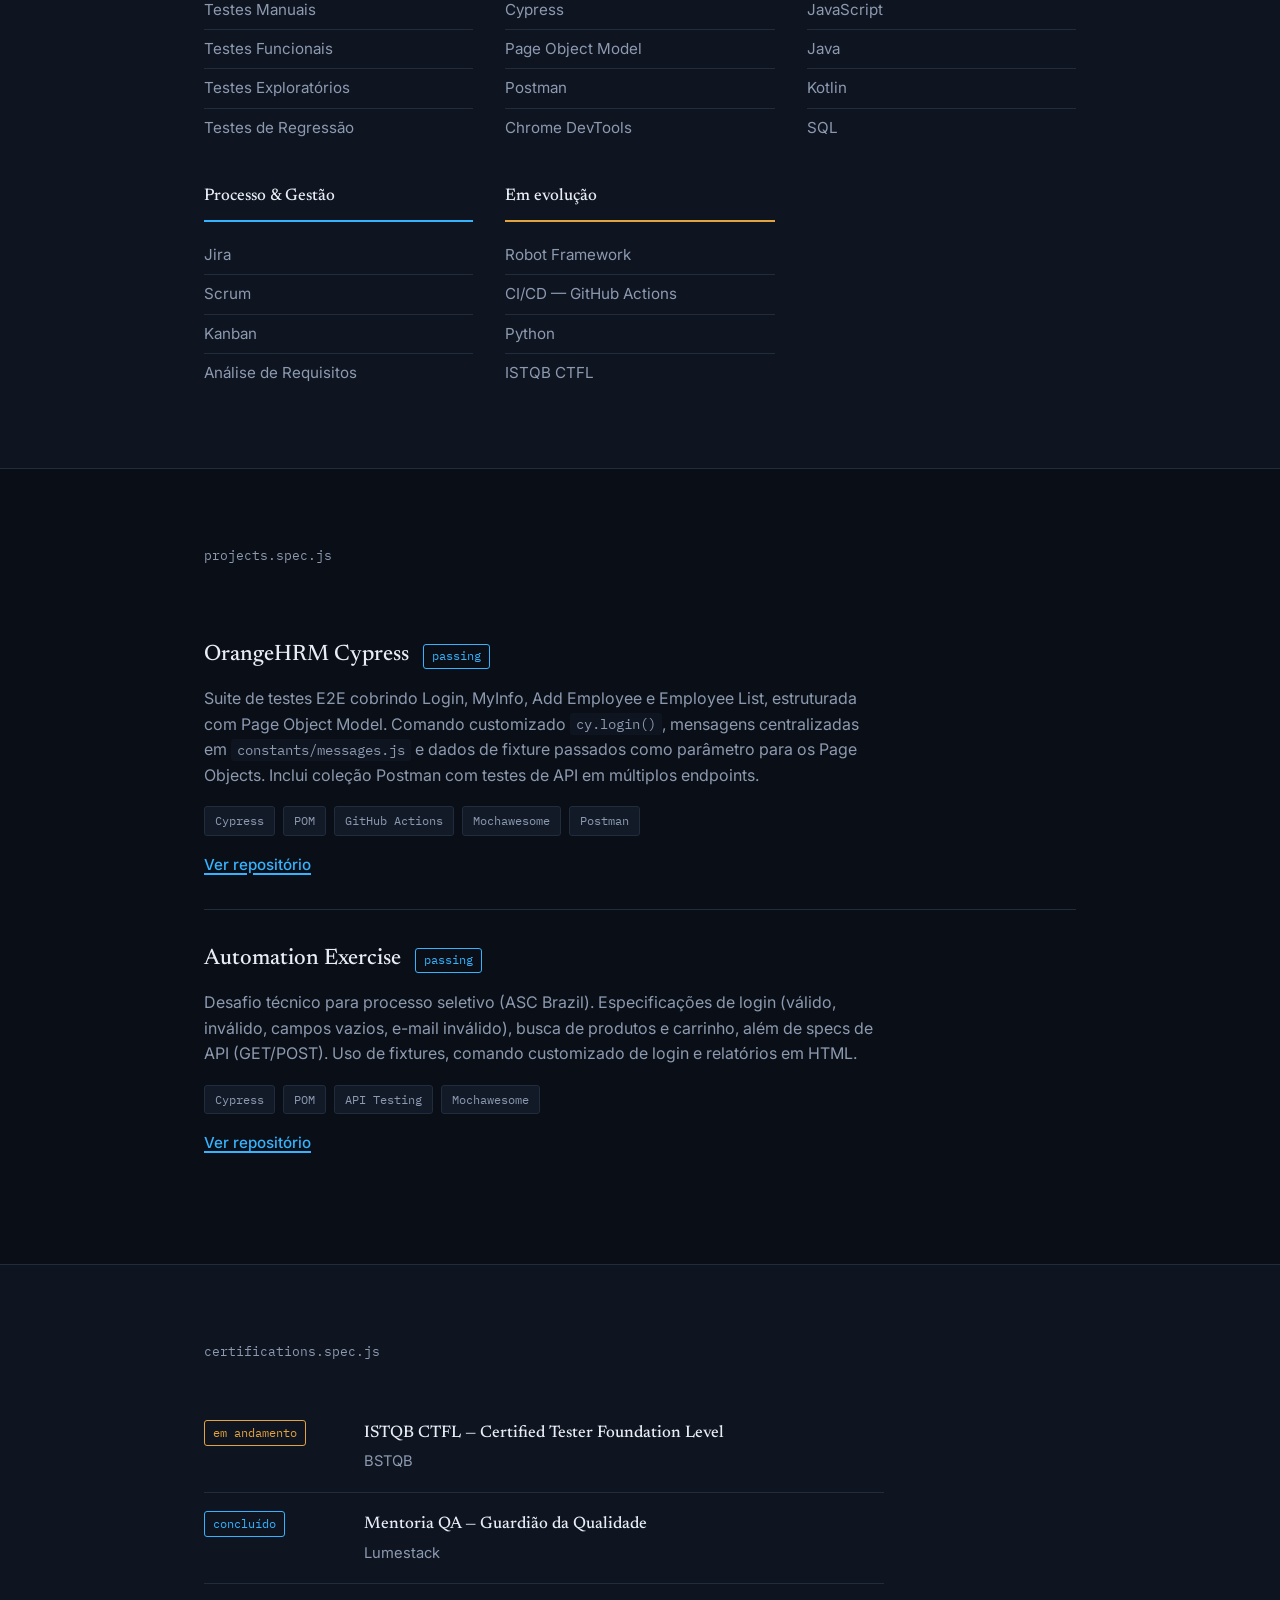
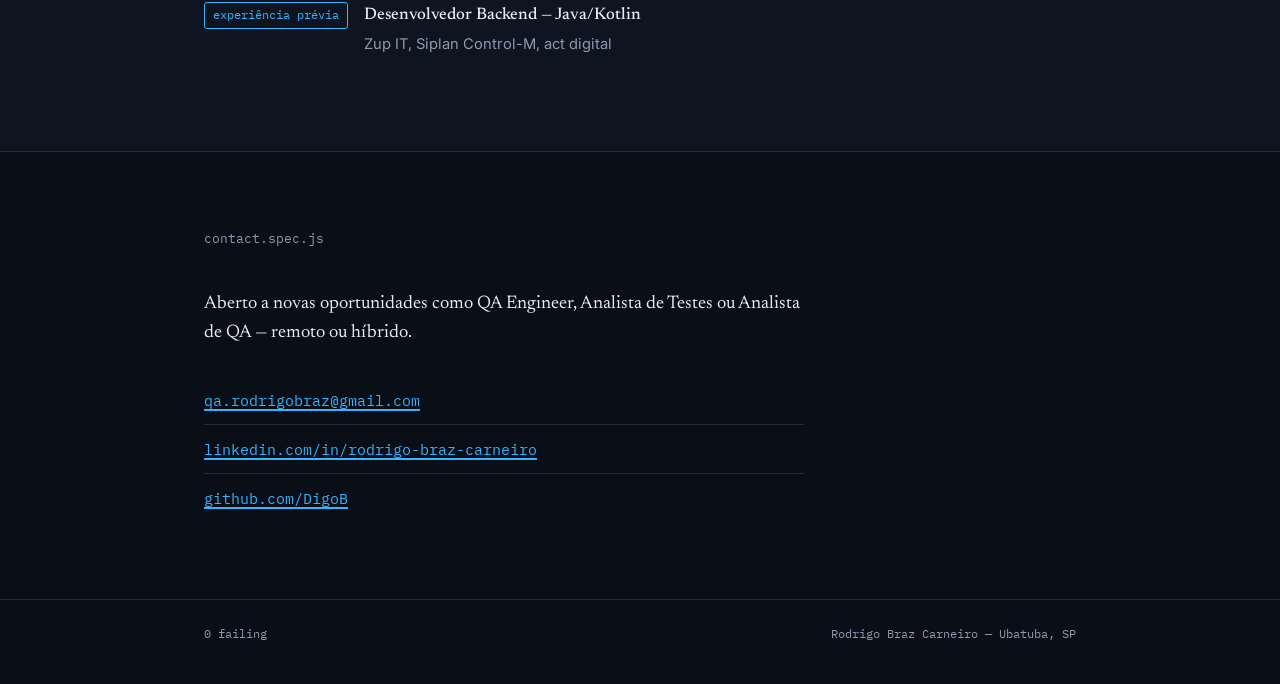
==== commit 0de70794: "Add files via upload" ====
--- a/index.html
+++ b/index.html
@@ -4,8 +4,8 @@
 <meta charset="UTF-8">
 <meta name="viewport" content="width=device-width, initial-scale=1.0">
 <meta name="color-scheme" content="dark">
-<title>Rodrigo Braz Carneiro — QA Engineer</title>
-<meta name="description" content="Portfólio de Rodrigo Braz Carneiro, QA Engineer especializado em automação de testes com Cypress e testes de API.">
+<title id="doc-title">Rodrigo Braz Carneiro — QA Engineer</title>
+<meta id="doc-description" name="description" content="Portfólio de Rodrigo Braz Carneiro, QA Engineer especializado em automação de testes com Cypress e testes de API.">
 <link rel="preconnect" href="https://fonts.googleapis.com">
 <link rel="preconnect" href="https://fonts.gstatic.com" crossorigin>
 <link href="https://fonts.googleapis.com/css2?family=Newsreader:ital,opsz,wght@0,6..72,400;0,6..72,500;0,6..72,600;1,6..72,400&family=Inter:wght@400;500;600&family=IBM+Plex+Mono:wght@400;500&display=swap" rel="stylesheet">
@@ -13,83 +13,84 @@
 </head>
 <body>
 
-<a class="skip-link" href="#conteudo">Pular para o conteúdo</a>
+<a class="skip-link" href="#content" data-i18n="skip.link">Pular para o conteúdo</a>
 
 <header class="site-header">
   <div class="wrap header-row">
-    <a href="#topo" class="brand">RBC</a>
+    <span class="header-spacer" aria-hidden="true"></span>
     <nav class="site-nav" aria-label="Navegação principal">
-      <a href="#about">about</a>
-      <a href="#skills">skills</a>
-      <a href="#projects">projects</a>
-      <a href="#certifications">certs</a>
-      <a href="#contact">contact</a>
+      <a href="#about" data-i18n="nav.about">about</a>
+      <a href="#skills" data-i18n="nav.skills">skills</a>
+      <a href="#projects" data-i18n="nav.projects">projects</a>
+      <a href="#certifications" data-i18n="nav.certs">certs</a>
+      <a href="#contact" data-i18n="nav.contact">contact</a>
     </nav>
+    <button type="button" id="lang-toggle" class="lang-toggle" data-i18n="toggle.label" aria-label="Switch language to English">EN</button>
   </div>
 </header>
 
-<main id="conteudo">
-
-  <section id="topo" class="hero">
+<main id="content">
+
+  <section id="top" class="hero">
     <div class="wrap hero-grid">
       <div class="hero-copy">
         <div class="hero-photo">
-          <img src="img/rodrigo.jpg" alt="Foto de Rodrigo Braz Carneiro" width="64" height="64">
-          <span class="status-pill"><span class="status-dot"></span>aberto a novas oportunidades</span>
-        </div>
-        <p class="eyebrow">portfólio · qa engineering</p>
+          <img src="img/rodrigo.jpg" data-i18n-attr="alt:hero.photoAlt" alt="Foto de Rodrigo Braz Carneiro" width="64" height="64">
+          <span class="status-pill"><span class="status-dot"></span><span data-i18n="hero.statusPill">aberto a novas oportunidades</span></span>
+        </div>
+        <p class="eyebrow" data-i18n="hero.eyebrow">portfólio · qa engineering</p>
         <h1>Rodrigo Braz<br>Carneiro</h1>
-        <p class="hero-role">QA Engineer · Analista de Testes<br>Automação com Cypress · Testes de API</p>
-        <p class="hero-desc">Atuo com testes manuais, exploratórios, de regressão e automação E2E em produto SaaS omnichannel. Antes de migrar para QA, passei cerca de dois anos e meio como desenvolvedor backend — hoje isso molda como leio requisitos, arquitetura e comportamento de sistemas.</p>
+        <p class="hero-role" data-i18n="hero.role">QA Engineer · Analista de Testes<br>Automação com Cypress · Testes de API</p>
+        <p class="hero-desc" data-i18n="hero.desc">Atuo com testes manuais, exploratórios, de regressão e automação E2E em produto SaaS omnichannel. Antes de migrar para QA, passei cerca de dois anos e meio como desenvolvedor backend — hoje isso molda como leio requisitos, arquitetura e comportamento de sistemas.</p>
         <div class="hero-actions">
-          <a class="btn btn-primary" href="#projects">Ver projetos</a>
+          <a class="btn btn-primary" href="#projects" data-i18n="hero.btnProjects">Ver projetos</a>
           <a class="btn btn-ghost" href="https://linkedin.com/in/rodrigo-braz-carneiro" target="_blank" rel="noopener">LinkedIn</a>
         </div>
       </div>
 
-      <div class="terminal" role="img" aria-label="Simulação de execução de testes Cypress listando as principais qualificações de Rodrigo">
+      <div class="terminal" role="img" data-i18n-attr="aria-label:terminal.ariaLabel" aria-label="Simulação de execução de testes Cypress listando as principais qualificações de Rodrigo">
         <div class="terminal-bar">
           <span class="dot"></span><span class="dot"></span><span class="dot"></span>
           <span class="terminal-title">cypress run</span>
         </div>
-        <pre class="terminal-body"><code>$ cypress run --spec "rodrigo_braz_carneiro.spec.js"
+        <pre class="terminal-body"><code><span data-i18n="term.cmd">$ cypress run --spec "rodrigo_braz_carneiro.spec.js"</span>
 
   Rodrigo Braz Carneiro
-    <span class="ok">✓</span> atua como QA Engineer em produto SaaS omnichannel
-    <span class="ok">✓</span> automação de testes E2E com Cypress + POM
-    <span class="ok">✓</span> testes de API com Postman
-    <span class="ok">✓</span> background como dev backend (Java/Kotlin)
-    <span class="ok">✓</span> em preparação para certificação ISTQB CTFL
-
-  <span class="ok">5 passing</span> <span class="muted">(1s)</span></code></pre>
+    <span class="ok">✓</span> <span data-i18n="term.line1">atua como QA Engineer em produto SaaS omnichannel</span>
+    <span class="ok">✓</span> <span data-i18n="term.line2">automação de testes E2E com Cypress + POM</span>
+    <span class="ok">✓</span> <span data-i18n="term.line3">testes de API com Postman</span>
+    <span class="ok">✓</span> <span data-i18n="term.line4">background como dev backend (Java/Kotlin)</span>
+    <span class="ok">✓</span> <span data-i18n="term.line5">em preparação para certificação ISTQB CTFL</span>
+
+  <span class="ok"><span data-i18n="term.passing">5 passing</span></span> <span class="muted">(1s)</span></code></pre>
       </div>
     </div>
   </section>
 
   <section id="about" class="section reveal">
     <div class="wrap">
-      <p class="spec-label">about.spec.js</p>
+      <p class="spec-label" data-i18n="about.label">about.spec.js</p>
       <div class="about-grid">
         <div class="about-text">
-          <p>Sou QA Engineer com atuação em testes manuais, exploratórios, de regressão e automação com Cypress, além de validação de APIs. Trabalho hoje em um produto SaaS omnichannel, cobrindo o módulo de envio de mensagens via WhatsApp, SMS, e-mail e chat, integrado a funis de vendas.</p>
-          <p>Antes de migrar para qualidade, atuei por cerca de dois anos e meio como desenvolvedor backend, incluindo projetos estratégicos para grandes empresas do setor bancário. Essa vivência técnica me dá uma leitura mais profunda de requisitos, arquitetura e comportamento de sistemas — o que aplico diretamente na forma como planejo e executo testes.</p>
-          <p>Estou em preparação para a certificação ISTQB CTFL e em constante evolução em Robot Framework, CI/CD com GitHub Actions e Python.</p>
+          <p data-i18n="about.p1">Sou QA Engineer com atuação em testes manuais, exploratórios, de regressão e automação com Cypress, além de validação de APIs. Trabalho hoje em um produto SaaS omnichannel, cobrindo o módulo de envio de mensagens via WhatsApp, SMS, e-mail e chat, integrado a funis de vendas.</p>
+          <p data-i18n="about.p2">Antes de migrar para qualidade, atuei por cerca de dois anos e meio como desenvolvedor backend, incluindo projetos estratégicos para grandes empresas do setor bancário. Essa vivência técnica me dá uma leitura mais profunda de requisitos, arquitetura e comportamento de sistemas — o que aplico diretamente na forma como planejo e executo testes.</p>
+          <p data-i18n="about.p3">Estou em preparação para a certificação ISTQB CTFL e em constante evolução em Robot Framework, CI/CD com GitHub Actions e Python.</p>
         </div>
         <dl class="facts">
           <div class="fact">
-            <dt>Localização</dt>
-            <dd>Ubatuba, SP — aberto a remoto/híbrido</dd>
-          </div>
-          <div class="fact">
-            <dt>Atuação atual</dt>
+            <dt data-i18n="about.factLocLabel">Localização</dt>
+            <dd data-i18n="about.factLocVal">Ubatuba, SP — aberto a remoto/híbrido</dd>
+          </div>
+          <div class="fact">
+            <dt data-i18n="about.factRoleLabel">Atuação atual</dt>
             <dd>QA Engineer, Clickmax</dd>
           </div>
           <div class="fact">
-            <dt>Formação em curso</dt>
+            <dt data-i18n="about.factProgLabel">Formação em curso</dt>
             <dd>ISTQB CTFL (BSTQB)</dd>
           </div>
           <div class="fact">
-            <dt>Mentoria</dt>
+            <dt data-i18n="about.factMentLabel">Mentoria</dt>
             <dd>Guardião da Qualidade, Lumestack</dd>
           </div>
         </dl>
@@ -99,21 +100,21 @@
 
   <section id="skills" class="section section-alt reveal">
     <div class="wrap">
-      <p class="spec-label">skills.spec.js</p>
+      <p class="spec-label" data-i18n="skills.label">skills.spec.js</p>
       <div class="coverage">
 
         <div class="coverage-group">
-          <h3>Testes</h3>
-          <ul>
-            <li>Testes Manuais</li>
-            <li>Testes Funcionais</li>
-            <li>Testes Exploratórios</li>
-            <li>Testes de Regressão</li>
-          </ul>
-        </div>
-
-        <div class="coverage-group">
-          <h3>Automação &amp; API</h3>
+          <h3 data-i18n="skills.tTitle">Testes</h3>
+          <ul>
+            <li data-i18n="skills.tItem1">Testes Manuais</li>
+            <li data-i18n="skills.tItem2">Testes Funcionais</li>
+            <li data-i18n="skills.tItem3">Testes Exploratórios</li>
+            <li data-i18n="skills.tItem4">Testes de Regressão</li>
+          </ul>
+        </div>
+
+        <div class="coverage-group">
+          <h3 data-i18n="skills.aTitle">Automação &amp; API</h3>
           <ul>
             <li>Cypress</li>
             <li>Page Object Model</li>
@@ -123,7 +124,7 @@
         </div>
 
         <div class="coverage-group">
-          <h3>Linguagens</h3>
+          <h3 data-i18n="skills.lTitle">Linguagens</h3>
           <ul>
             <li>JavaScript</li>
             <li>Java</li>
@@ -133,17 +134,17 @@
         </div>
 
         <div class="coverage-group">
-          <h3>Processo &amp; Gestão</h3>
+          <h3 data-i18n="skills.pTitle">Processo &amp; Gestão</h3>
           <ul>
             <li>Jira</li>
             <li>Scrum</li>
             <li>Kanban</li>
-            <li>Análise de Requisitos</li>
+            <li data-i18n="skills.pItem4">Análise de Requisitos</li>
           </ul>
         </div>
 
         <div class="coverage-group coverage-group-progress">
-          <h3>Em evolução</h3>
+          <h3 data-i18n="skills.cTitle">Em evolução</h3>
           <ul>
             <li>Robot Framework</li>
             <li>CI/CD — GitHub Actions</li>
@@ -158,14 +159,14 @@
 
   <section id="projects" class="section reveal">
     <div class="wrap">
-      <p class="spec-label">projects.spec.js</p>
+      <p class="spec-label" data-i18n="projects.label">projects.spec.js</p>
 
       <article class="project">
         <div class="project-head">
           <h3>OrangeHRM Cypress</h3>
           <span class="status-badge">passing</span>
         </div>
-        <p class="project-desc">Suite de testes E2E cobrindo Login, MyInfo, Add Employee e Employee List, estruturada com Page Object Model. Comando customizado <code>cy.login()</code>, mensagens centralizadas em <code>constants/messages.js</code> e dados de fixture passados como parâmetro para os Page Objects. Inclui coleção Postman com testes de API em múltiplos endpoints.</p>
+        <p class="project-desc" data-i18n="projects.p1Desc">Suite de testes E2E cobrindo Login, MyInfo, Add Employee e Employee List, estruturada com Page Object Model. Comando customizado <code>cy.login()</code>, mensagens centralizadas em <code>constants/messages.js</code> e dados de fixture passados como parâmetro para os Page Objects. Inclui coleção Postman com testes de API em múltiplos endpoints.</p>
         <ul class="tag-list">
           <li>Cypress</li>
           <li>POM</li>
@@ -174,7 +175,7 @@
           <li>Postman</li>
         </ul>
         <div class="project-links">
-          <a href="https://github.com/DigoB" target="_blank" rel="noopener">Ver repositório</a>
+          <a href="https://github.com/DigoB" target="_blank" rel="noopener" data-i18n="projects.p1Link">Ver repositório</a>
         </div>
       </article>
 
@@ -183,7 +184,7 @@
           <h3>Automation Exercise</h3>
           <span class="status-badge">passing</span>
         </div>
-        <p class="project-desc">Desafio técnico para processo seletivo (ASC Brazil). Especificações de login (válido, inválido, campos vazios, e-mail inválido), busca de produtos e carrinho, além de specs de API (GET/POST). Uso de fixtures, comando customizado de login e relatórios em HTML.</p>
+        <p class="project-desc" data-i18n="projects.p2Desc">Desafio técnico para processo seletivo (ASC Brazil). Especificações de login (válido, inválido, campos vazios, e-mail inválido), busca de produtos e carrinho, além de specs de API (GET/POST). Uso de fixtures, comando customizado de login e relatórios em HTML.</p>
         <ul class="tag-list">
           <li>Cypress</li>
           <li>POM</li>
@@ -191,7 +192,7 @@
           <li>Mochawesome</li>
         </ul>
         <div class="project-links">
-          <a href="https://github.com/DigoB/automation-exercise" target="_blank" rel="noopener">Ver repositório</a>
+          <a href="https://github.com/DigoB/automation-exercise" target="_blank" rel="noopener" data-i18n="projects.p2Link">Ver repositório</a>
         </div>
       </article>
 
@@ -200,26 +201,26 @@
 
   <section id="certifications" class="section section-alt reveal">
     <div class="wrap">
-      <p class="spec-label">certifications.spec.js</p>
+      <p class="spec-label" data-i18n="certs.label">certifications.spec.js</p>
       <ul class="timeline">
         <li>
-          <span class="timeline-status pending">em andamento</span>
+          <span class="timeline-status pending" data-i18n="certs.s1Status">em andamento</span>
           <div>
             <h4>ISTQB CTFL — Certified Tester Foundation Level</h4>
             <p>BSTQB</p>
           </div>
         </li>
         <li>
-          <span class="timeline-status ok">concluído</span>
+          <span class="timeline-status ok" data-i18n="certs.s2Status">concluído</span>
           <div>
-            <h4>Mentoria QA — Guardião da Qualidade</h4>
+            <h4 data-i18n="certs.s2Title">Mentoria QA — Guardião da Qualidade</h4>
             <p>Lumestack</p>
           </div>
         </li>
         <li>
-          <span class="timeline-status ok">experiência prévia</span>
+          <span class="timeline-status ok" data-i18n="certs.s3Status">experiência prévia</span>
           <div>
-            <h4>Desenvolvedor Backend — Java/Kotlin</h4>
+            <h4 data-i18n="certs.s3Title">Desenvolvedor Backend — Java/Kotlin</h4>
             <p>Zup IT, Siplan Control-M, act digital</p>
           </div>
         </li>
@@ -229,9 +230,9 @@
 
   <section id="contact" class="section reveal">
     <div class="wrap">
-      <p class="spec-label">contact.spec.js</p>
+      <p class="spec-label" data-i18n="contact.label">contact.spec.js</p>
       <div class="contact-grid">
-        <p class="contact-lead">Aberto a novas oportunidades como QA Engineer, Analista de Testes ou Analista de QA — remoto ou híbrido.</p>
+        <p class="contact-lead" data-i18n="contact.lead">Aberto a novas oportunidades como QA Engineer, Analista de Testes ou Analista de QA — remoto ou híbrido.</p>
         <ul class="contact-list">
           <li><a href="mailto:qa.rodrigobraz@gmail.com">qa.rodrigobraz@gmail.com</a></li>
           <li><a href="https://linkedin.com/in/rodrigo-braz-carneiro" target="_blank" rel="noopener">linkedin.com/in/rodrigo-braz-carneiro</a></li>
@@ -252,5 +253,6 @@
 
 
 <script src="script.js"></script>
+<script src="i18n.js"></script>
 </body>
 </html>
--- a/styles.css
+++ b/styles.css
@@ -99,26 +99,40 @@
 }
 
 .header-row {
-  display: flex;
+  display: grid;
+  grid-template-columns: 1fr auto 1fr;
   align-items: center;
-  justify-content: space-between;
   height: 64px;
 }
 
-.brand {
-  font-family: var(--font-mono);
-  font-weight: 500;
-  font-size: 0.95rem;
-  color: var(--ink);
-  text-decoration: none;
-  letter-spacing: 0.02em;
+.header-spacer {
+  justify-self: start;
 }
 
 .site-nav {
   display: flex;
+  justify-self: center;
   gap: 24px;
   font-family: var(--font-mono);
   font-size: 0.85rem;
+}
+
+.lang-toggle {
+  justify-self: end;
+  font-family: var(--font-mono);
+  font-size: 0.78rem;
+  color: var(--ink-soft);
+  background: transparent;
+  border: 1px solid var(--line);
+  border-radius: 4px;
+  padding: 5px 11px;
+  cursor: pointer;
+  transition: border-color 0.2s ease, color 0.2s ease, box-shadow 0.2s ease;
+}
+.lang-toggle:hover {
+  color: var(--accent);
+  border-color: var(--accent);
+  box-shadow: 0 0 14px -6px rgba(53, 179, 255, 0.5);
 }
 
 .site-nav a {
@@ -539,15 +553,25 @@
 
 @media (max-width: 600px) {
   .header-row {
+    display: flex;
     flex-wrap: wrap;
+    justify-content: center;
     height: auto;
     padding: 14px 0;
     gap: 10px 0;
   }
+  .header-spacer {
+    display: none;
+  }
   .site-nav {
     width: 100%;
+    justify-content: center;
     flex-wrap: wrap;
     row-gap: 8px;
+    order: 1;
+  }
+  .lang-toggle {
+    order: 2;
   }
 }
 
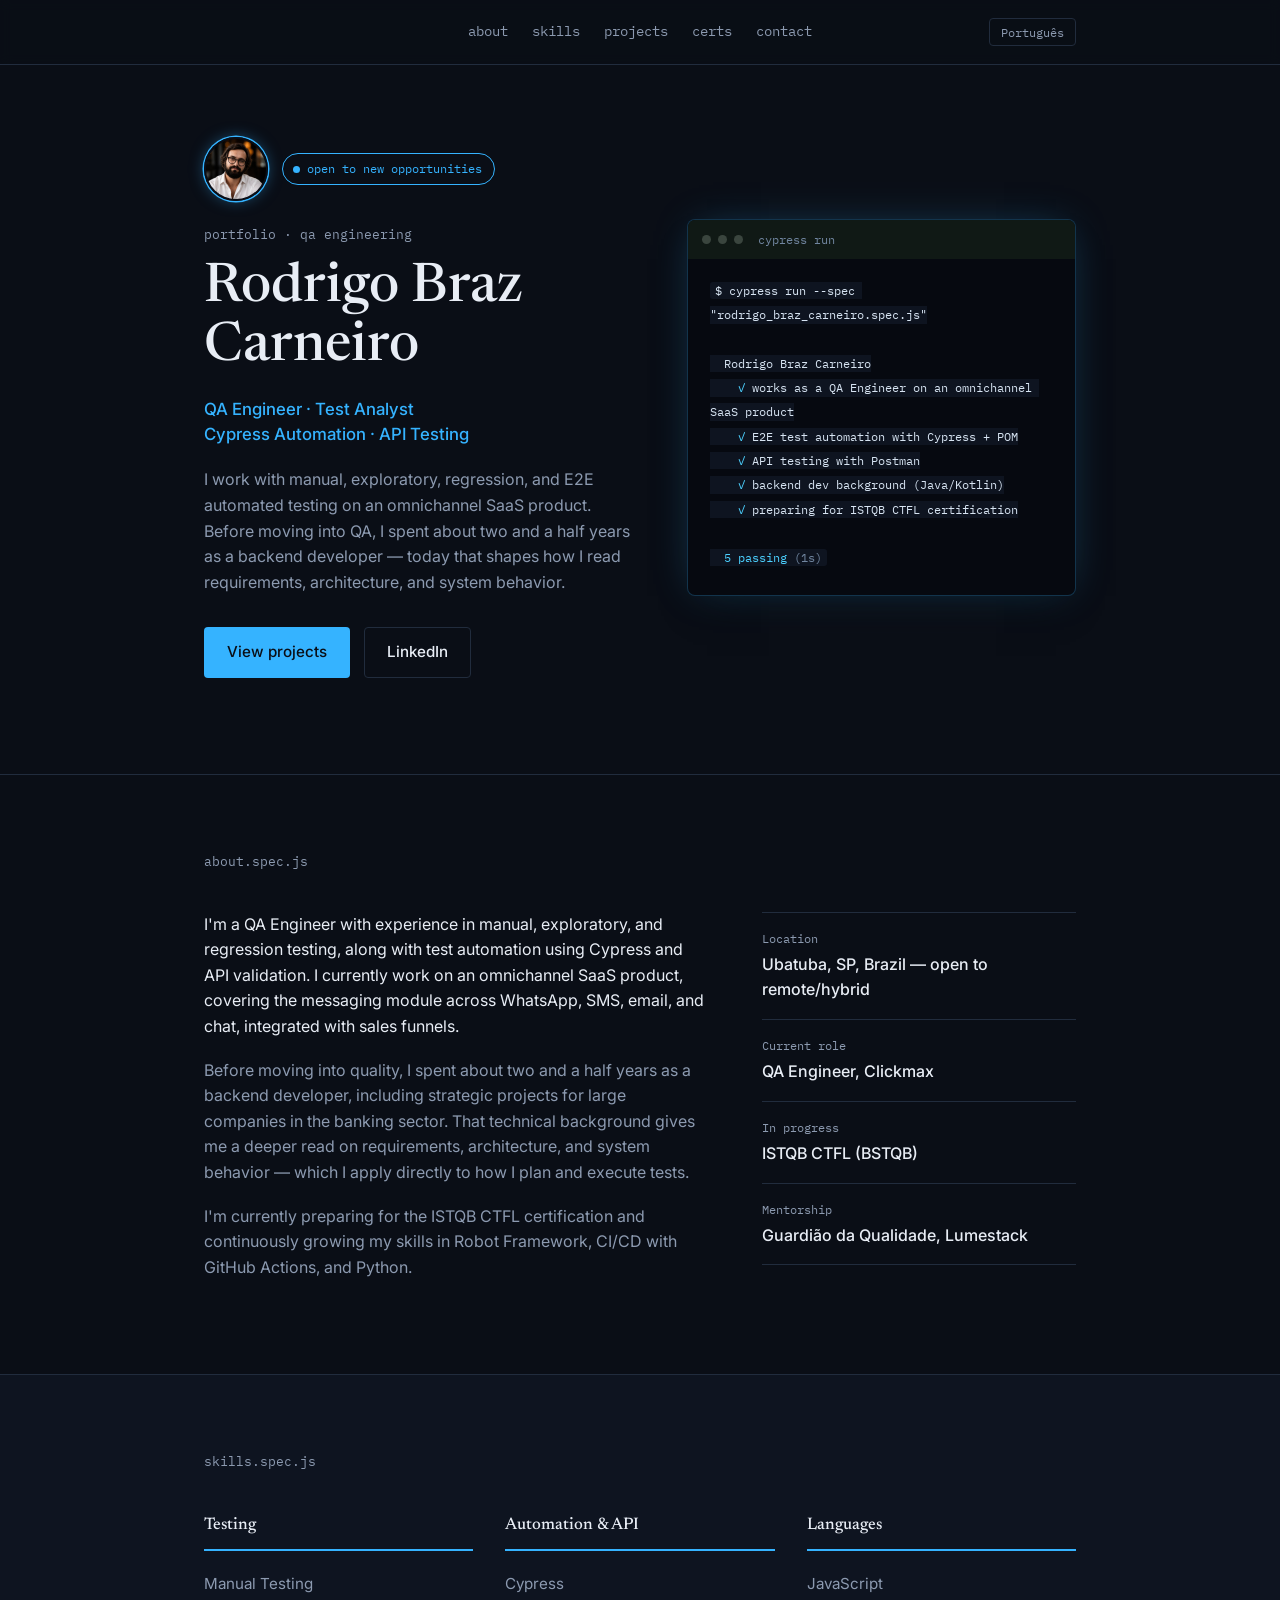
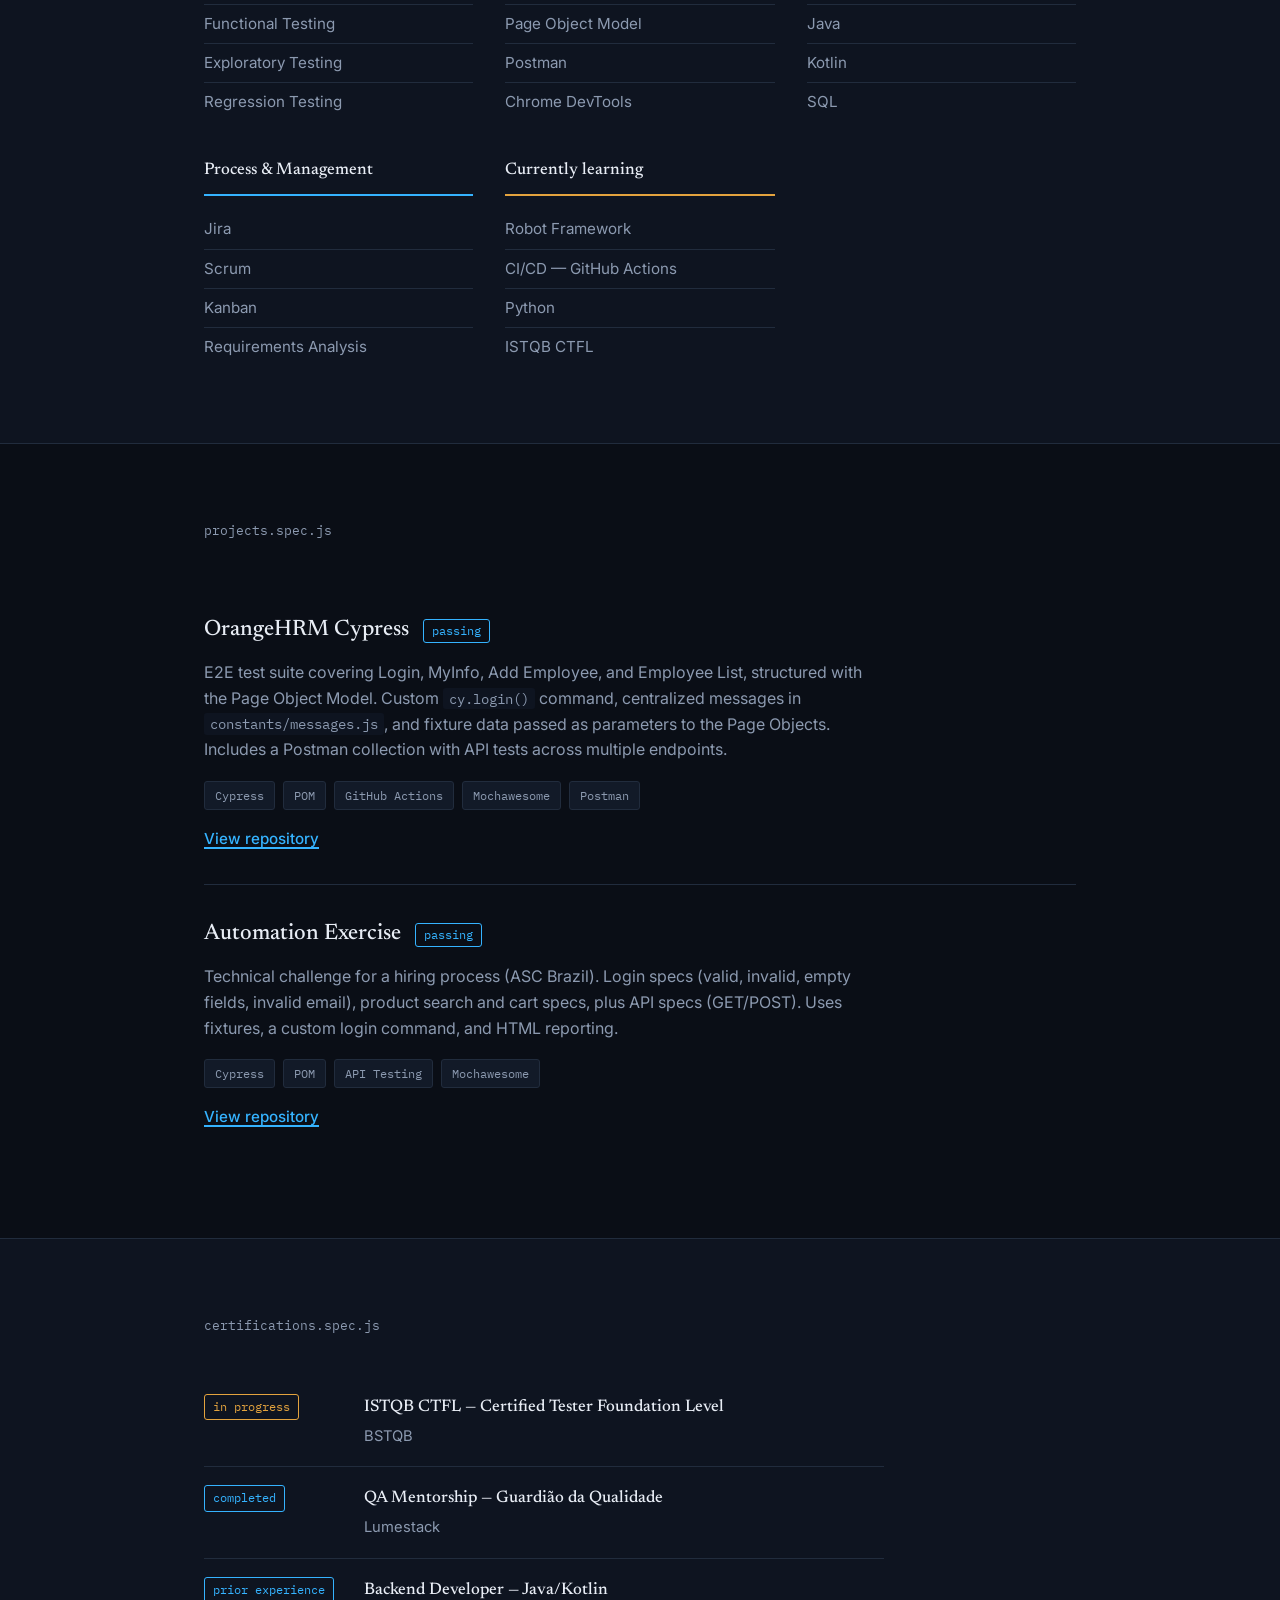
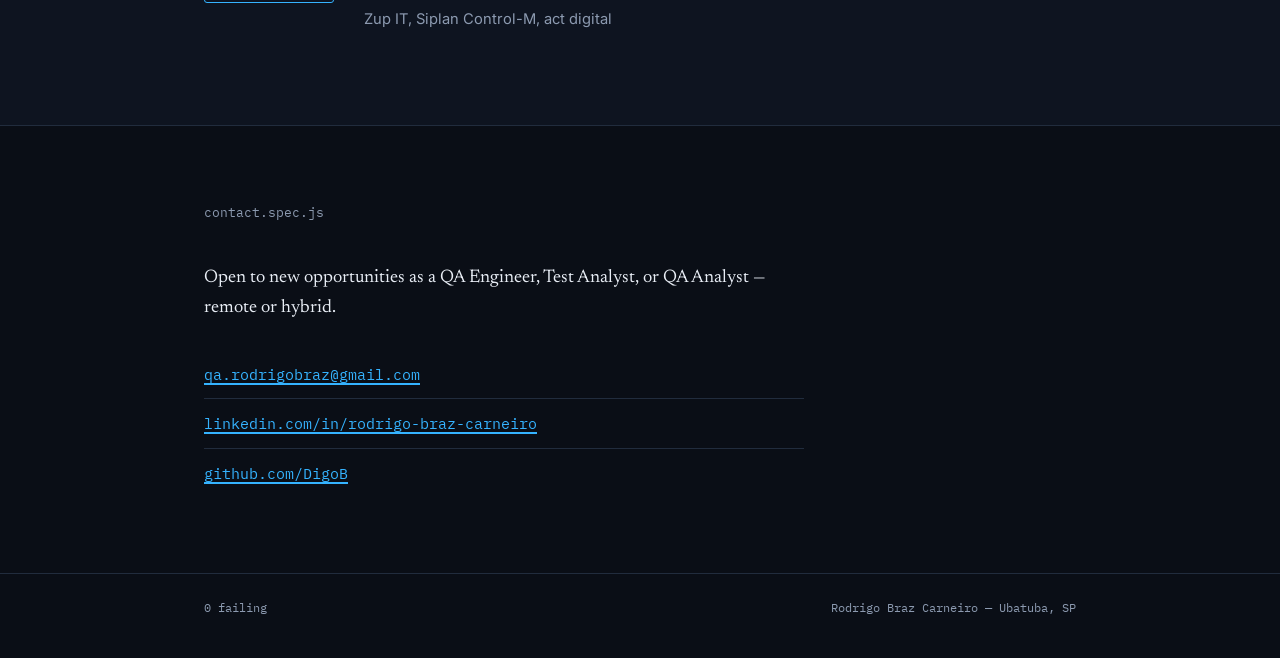
==== commit befc15c9: "Add files via upload" ====
--- a/index.html
+++ b/index.html
@@ -1,11 +1,11 @@
 <!DOCTYPE html>
-<html lang="pt-BR">
+<html lang="en">
 <head>
 <meta charset="UTF-8">
 <meta name="viewport" content="width=device-width, initial-scale=1.0">
 <meta name="color-scheme" content="dark">
 <title id="doc-title">Rodrigo Braz Carneiro — QA Engineer</title>
-<meta id="doc-description" name="description" content="Portfólio de Rodrigo Braz Carneiro, QA Engineer especializado em automação de testes com Cypress e testes de API.">
+<meta id="doc-description" name="description" content="Portfolio of Rodrigo Braz Carneiro, QA Engineer specialized in test automation with Cypress and API testing.">
 <link rel="preconnect" href="https://fonts.googleapis.com">
 <link rel="preconnect" href="https://fonts.gstatic.com" crossorigin>
 <link href="https://fonts.googleapis.com/css2?family=Newsreader:ital,opsz,wght@0,6..72,400;0,6..72,500;0,6..72,600;1,6..72,400&family=Inter:wght@400;500;600&family=IBM+Plex+Mono:wght@400;500&display=swap" rel="stylesheet">
@@ -13,19 +13,19 @@
 </head>
 <body>
 
-<a class="skip-link" href="#content" data-i18n="skip.link">Pular para o conteúdo</a>
+<a class="skip-link" href="#content" data-i18n="skip.link">Skip to content</a>
 
 <header class="site-header">
   <div class="wrap header-row">
     <span class="header-spacer" aria-hidden="true"></span>
-    <nav class="site-nav" aria-label="Navegação principal">
+    <nav class="site-nav" aria-label="Main navigation">
       <a href="#about" data-i18n="nav.about">about</a>
       <a href="#skills" data-i18n="nav.skills">skills</a>
       <a href="#projects" data-i18n="nav.projects">projects</a>
       <a href="#certifications" data-i18n="nav.certs">certs</a>
       <a href="#contact" data-i18n="nav.contact">contact</a>
     </nav>
-    <button type="button" id="lang-toggle" class="lang-toggle" data-i18n="toggle.label" aria-label="Switch language to English">EN</button>
+    <button type="button" id="lang-toggle" class="lang-toggle" data-i18n="toggle.label" aria-label="Mudar idioma para português">Português</button>
   </div>
 </header>
 
@@ -35,20 +35,20 @@
     <div class="wrap hero-grid">
       <div class="hero-copy">
         <div class="hero-photo">
-          <img src="img/rodrigo.jpg" data-i18n-attr="alt:hero.photoAlt" alt="Foto de Rodrigo Braz Carneiro" width="64" height="64">
-          <span class="status-pill"><span class="status-dot"></span><span data-i18n="hero.statusPill">aberto a novas oportunidades</span></span>
-        </div>
-        <p class="eyebrow" data-i18n="hero.eyebrow">portfólio · qa engineering</p>
+          <img src="img/rodrigo.jpg" data-i18n-attr="alt:hero.photoAlt" alt="Photo of Rodrigo Braz Carneiro" width="64" height="64">
+          <span class="status-pill"><span class="status-dot"></span><span data-i18n="hero.statusPill">open to new opportunities</span></span>
+        </div>
+        <p class="eyebrow" data-i18n="hero.eyebrow">portfolio · qa engineering</p>
         <h1>Rodrigo Braz<br>Carneiro</h1>
-        <p class="hero-role" data-i18n="hero.role">QA Engineer · Analista de Testes<br>Automação com Cypress · Testes de API</p>
-        <p class="hero-desc" data-i18n="hero.desc">Atuo com testes manuais, exploratórios, de regressão e automação E2E em produto SaaS omnichannel. Antes de migrar para QA, passei cerca de dois anos e meio como desenvolvedor backend — hoje isso molda como leio requisitos, arquitetura e comportamento de sistemas.</p>
+        <p class="hero-role" data-i18n="hero.role">QA Engineer · Test Analyst<br>Cypress Automation · API Testing</p>
+        <p class="hero-desc" data-i18n="hero.desc">I work with manual, exploratory, regression, and E2E automated testing on an omnichannel SaaS product. Before moving into QA, I spent about two and a half years as a backend developer — today that shapes how I read requirements, architecture, and system behavior.</p>
         <div class="hero-actions">
-          <a class="btn btn-primary" href="#projects" data-i18n="hero.btnProjects">Ver projetos</a>
+          <a class="btn btn-primary" href="#projects" data-i18n="hero.btnProjects">View projects</a>
           <a class="btn btn-ghost" href="https://linkedin.com/in/rodrigo-braz-carneiro" target="_blank" rel="noopener">LinkedIn</a>
         </div>
       </div>
 
-      <div class="terminal" role="img" data-i18n-attr="aria-label:terminal.ariaLabel" aria-label="Simulação de execução de testes Cypress listando as principais qualificações de Rodrigo">
+      <div class="terminal" role="img" data-i18n-attr="aria-label:terminal.ariaLabel" aria-label="Simulated Cypress test run listing Rodrigo's main qualifications">
         <div class="terminal-bar">
           <span class="dot"></span><span class="dot"></span><span class="dot"></span>
           <span class="terminal-title">cypress run</span>
@@ -56,11 +56,11 @@
         <pre class="terminal-body"><code><span data-i18n="term.cmd">$ cypress run --spec "rodrigo_braz_carneiro.spec.js"</span>
 
   Rodrigo Braz Carneiro
-    <span class="ok">✓</span> <span data-i18n="term.line1">atua como QA Engineer em produto SaaS omnichannel</span>
-    <span class="ok">✓</span> <span data-i18n="term.line2">automação de testes E2E com Cypress + POM</span>
-    <span class="ok">✓</span> <span data-i18n="term.line3">testes de API com Postman</span>
-    <span class="ok">✓</span> <span data-i18n="term.line4">background como dev backend (Java/Kotlin)</span>
-    <span class="ok">✓</span> <span data-i18n="term.line5">em preparação para certificação ISTQB CTFL</span>
+    <span class="ok">✓</span> <span data-i18n="term.line1">works as a QA Engineer on an omnichannel SaaS product</span>
+    <span class="ok">✓</span> <span data-i18n="term.line2">E2E test automation with Cypress + POM</span>
+    <span class="ok">✓</span> <span data-i18n="term.line3">API testing with Postman</span>
+    <span class="ok">✓</span> <span data-i18n="term.line4">backend dev background (Java/Kotlin)</span>
+    <span class="ok">✓</span> <span data-i18n="term.line5">preparing for ISTQB CTFL certification</span>
 
   <span class="ok"><span data-i18n="term.passing">5 passing</span></span> <span class="muted">(1s)</span></code></pre>
       </div>
@@ -72,25 +72,25 @@
       <p class="spec-label" data-i18n="about.label">about.spec.js</p>
       <div class="about-grid">
         <div class="about-text">
-          <p data-i18n="about.p1">Sou QA Engineer com atuação em testes manuais, exploratórios, de regressão e automação com Cypress, além de validação de APIs. Trabalho hoje em um produto SaaS omnichannel, cobrindo o módulo de envio de mensagens via WhatsApp, SMS, e-mail e chat, integrado a funis de vendas.</p>
-          <p data-i18n="about.p2">Antes de migrar para qualidade, atuei por cerca de dois anos e meio como desenvolvedor backend, incluindo projetos estratégicos para grandes empresas do setor bancário. Essa vivência técnica me dá uma leitura mais profunda de requisitos, arquitetura e comportamento de sistemas — o que aplico diretamente na forma como planejo e executo testes.</p>
-          <p data-i18n="about.p3">Estou em preparação para a certificação ISTQB CTFL e em constante evolução em Robot Framework, CI/CD com GitHub Actions e Python.</p>
+          <p data-i18n="about.p1">I'm a QA Engineer with experience in manual, exploratory, and regression testing, along with test automation using Cypress and API validation. I currently work on an omnichannel SaaS product, covering the messaging module across WhatsApp, SMS, email, and chat, integrated with sales funnels.</p>
+          <p data-i18n="about.p2">Before moving into quality, I spent about two and a half years as a backend developer, including strategic projects for large companies in the banking sector. That technical background gives me a deeper read on requirements, architecture, and system behavior — which I apply directly to how I plan and execute tests.</p>
+          <p data-i18n="about.p3">I'm currently preparing for the ISTQB CTFL certification and continuously growing my skills in Robot Framework, CI/CD with GitHub Actions, and Python.</p>
         </div>
         <dl class="facts">
           <div class="fact">
-            <dt data-i18n="about.factLocLabel">Localização</dt>
-            <dd data-i18n="about.factLocVal">Ubatuba, SP — aberto a remoto/híbrido</dd>
-          </div>
-          <div class="fact">
-            <dt data-i18n="about.factRoleLabel">Atuação atual</dt>
+            <dt data-i18n="about.factLocLabel">Location</dt>
+            <dd data-i18n="about.factLocVal">Ubatuba, SP, Brazil — open to remote/hybrid</dd>
+          </div>
+          <div class="fact">
+            <dt data-i18n="about.factRoleLabel">Current role</dt>
             <dd>QA Engineer, Clickmax</dd>
           </div>
           <div class="fact">
-            <dt data-i18n="about.factProgLabel">Formação em curso</dt>
+            <dt data-i18n="about.factProgLabel">In progress</dt>
             <dd>ISTQB CTFL (BSTQB)</dd>
           </div>
           <div class="fact">
-            <dt data-i18n="about.factMentLabel">Mentoria</dt>
+            <dt data-i18n="about.factMentLabel">Mentorship</dt>
             <dd>Guardião da Qualidade, Lumestack</dd>
           </div>
         </dl>
@@ -104,17 +104,17 @@
       <div class="coverage">
 
         <div class="coverage-group">
-          <h3 data-i18n="skills.tTitle">Testes</h3>
-          <ul>
-            <li data-i18n="skills.tItem1">Testes Manuais</li>
-            <li data-i18n="skills.tItem2">Testes Funcionais</li>
-            <li data-i18n="skills.tItem3">Testes Exploratórios</li>
-            <li data-i18n="skills.tItem4">Testes de Regressão</li>
-          </ul>
-        </div>
-
-        <div class="coverage-group">
-          <h3 data-i18n="skills.aTitle">Automação &amp; API</h3>
+          <h3 data-i18n="skills.tTitle">Testing</h3>
+          <ul>
+            <li data-i18n="skills.tItem1">Manual Testing</li>
+            <li data-i18n="skills.tItem2">Functional Testing</li>
+            <li data-i18n="skills.tItem3">Exploratory Testing</li>
+            <li data-i18n="skills.tItem4">Regression Testing</li>
+          </ul>
+        </div>
+
+        <div class="coverage-group">
+          <h3 data-i18n="skills.aTitle">Automation &amp; API</h3>
           <ul>
             <li>Cypress</li>
             <li>Page Object Model</li>
@@ -124,7 +124,7 @@
         </div>
 
         <div class="coverage-group">
-          <h3 data-i18n="skills.lTitle">Linguagens</h3>
+          <h3 data-i18n="skills.lTitle">Languages</h3>
           <ul>
             <li>JavaScript</li>
             <li>Java</li>
@@ -134,17 +134,17 @@
         </div>
 
         <div class="coverage-group">
-          <h3 data-i18n="skills.pTitle">Processo &amp; Gestão</h3>
+          <h3 data-i18n="skills.pTitle">Process &amp; Management</h3>
           <ul>
             <li>Jira</li>
             <li>Scrum</li>
             <li>Kanban</li>
-            <li data-i18n="skills.pItem4">Análise de Requisitos</li>
+            <li data-i18n="skills.pItem4">Requirements Analysis</li>
           </ul>
         </div>
 
         <div class="coverage-group coverage-group-progress">
-          <h3 data-i18n="skills.cTitle">Em evolução</h3>
+          <h3 data-i18n="skills.cTitle">Currently learning</h3>
           <ul>
             <li>Robot Framework</li>
             <li>CI/CD — GitHub Actions</li>
@@ -166,7 +166,7 @@
           <h3>OrangeHRM Cypress</h3>
           <span class="status-badge">passing</span>
         </div>
-        <p class="project-desc" data-i18n="projects.p1Desc">Suite de testes E2E cobrindo Login, MyInfo, Add Employee e Employee List, estruturada com Page Object Model. Comando customizado <code>cy.login()</code>, mensagens centralizadas em <code>constants/messages.js</code> e dados de fixture passados como parâmetro para os Page Objects. Inclui coleção Postman com testes de API em múltiplos endpoints.</p>
+        <p class="project-desc" data-i18n="projects.p1Desc">E2E test suite covering Login, MyInfo, Add Employee, and Employee List, structured with the Page Object Model. Custom <code>cy.login()</code> command, centralized messages in <code>constants/messages.js</code>, and fixture data passed as parameters to the Page Objects. Includes a Postman collection with API tests across multiple endpoints.</p>
         <ul class="tag-list">
           <li>Cypress</li>
           <li>POM</li>
@@ -175,7 +175,7 @@
           <li>Postman</li>
         </ul>
         <div class="project-links">
-          <a href="https://github.com/DigoB" target="_blank" rel="noopener" data-i18n="projects.p1Link">Ver repositório</a>
+          <a href="https://github.com/DigoB" target="_blank" rel="noopener" data-i18n="projects.p1Link">View repository</a>
         </div>
       </article>
 
@@ -184,7 +184,7 @@
           <h3>Automation Exercise</h3>
           <span class="status-badge">passing</span>
         </div>
-        <p class="project-desc" data-i18n="projects.p2Desc">Desafio técnico para processo seletivo (ASC Brazil). Especificações de login (válido, inválido, campos vazios, e-mail inválido), busca de produtos e carrinho, além de specs de API (GET/POST). Uso de fixtures, comando customizado de login e relatórios em HTML.</p>
+        <p class="project-desc" data-i18n="projects.p2Desc">Technical challenge for a hiring process (ASC Brazil). Login specs (valid, invalid, empty fields, invalid email), product search and cart specs, plus API specs (GET/POST). Uses fixtures, a custom login command, and HTML reporting.</p>
         <ul class="tag-list">
           <li>Cypress</li>
           <li>POM</li>
@@ -192,7 +192,7 @@
           <li>Mochawesome</li>
         </ul>
         <div class="project-links">
-          <a href="https://github.com/DigoB/automation-exercise" target="_blank" rel="noopener" data-i18n="projects.p2Link">Ver repositório</a>
+          <a href="https://github.com/DigoB/automation-exercise" target="_blank" rel="noopener" data-i18n="projects.p2Link">View repository</a>
         </div>
       </article>
 
@@ -204,23 +204,23 @@
       <p class="spec-label" data-i18n="certs.label">certifications.spec.js</p>
       <ul class="timeline">
         <li>
-          <span class="timeline-status pending" data-i18n="certs.s1Status">em andamento</span>
+          <span class="timeline-status pending" data-i18n="certs.s1Status">in progress</span>
           <div>
             <h4>ISTQB CTFL — Certified Tester Foundation Level</h4>
             <p>BSTQB</p>
           </div>
         </li>
         <li>
-          <span class="timeline-status ok" data-i18n="certs.s2Status">concluído</span>
+          <span class="timeline-status ok" data-i18n="certs.s2Status">completed</span>
           <div>
-            <h4 data-i18n="certs.s2Title">Mentoria QA — Guardião da Qualidade</h4>
+            <h4 data-i18n="certs.s2Title">QA Mentorship — Guardião da Qualidade</h4>
             <p>Lumestack</p>
           </div>
         </li>
         <li>
-          <span class="timeline-status ok" data-i18n="certs.s3Status">experiência prévia</span>
+          <span class="timeline-status ok" data-i18n="certs.s3Status">prior experience</span>
           <div>
-            <h4 data-i18n="certs.s3Title">Desenvolvedor Backend — Java/Kotlin</h4>
+            <h4 data-i18n="certs.s3Title">Backend Developer — Java/Kotlin</h4>
             <p>Zup IT, Siplan Control-M, act digital</p>
           </div>
         </li>
@@ -232,7 +232,7 @@
     <div class="wrap">
       <p class="spec-label" data-i18n="contact.label">contact.spec.js</p>
       <div class="contact-grid">
-        <p class="contact-lead" data-i18n="contact.lead">Aberto a novas oportunidades como QA Engineer, Analista de Testes ou Analista de QA — remoto ou híbrido.</p>
+        <p class="contact-lead" data-i18n="contact.lead">Open to new opportunities as a QA Engineer, Test Analyst, or QA Analyst — remote or hybrid.</p>
         <ul class="contact-list">
           <li><a href="mailto:qa.rodrigobraz@gmail.com">qa.rodrigobraz@gmail.com</a></li>
           <li><a href="https://linkedin.com/in/rodrigo-braz-carneiro" target="_blank" rel="noopener">linkedin.com/in/rodrigo-braz-carneiro</a></li>
